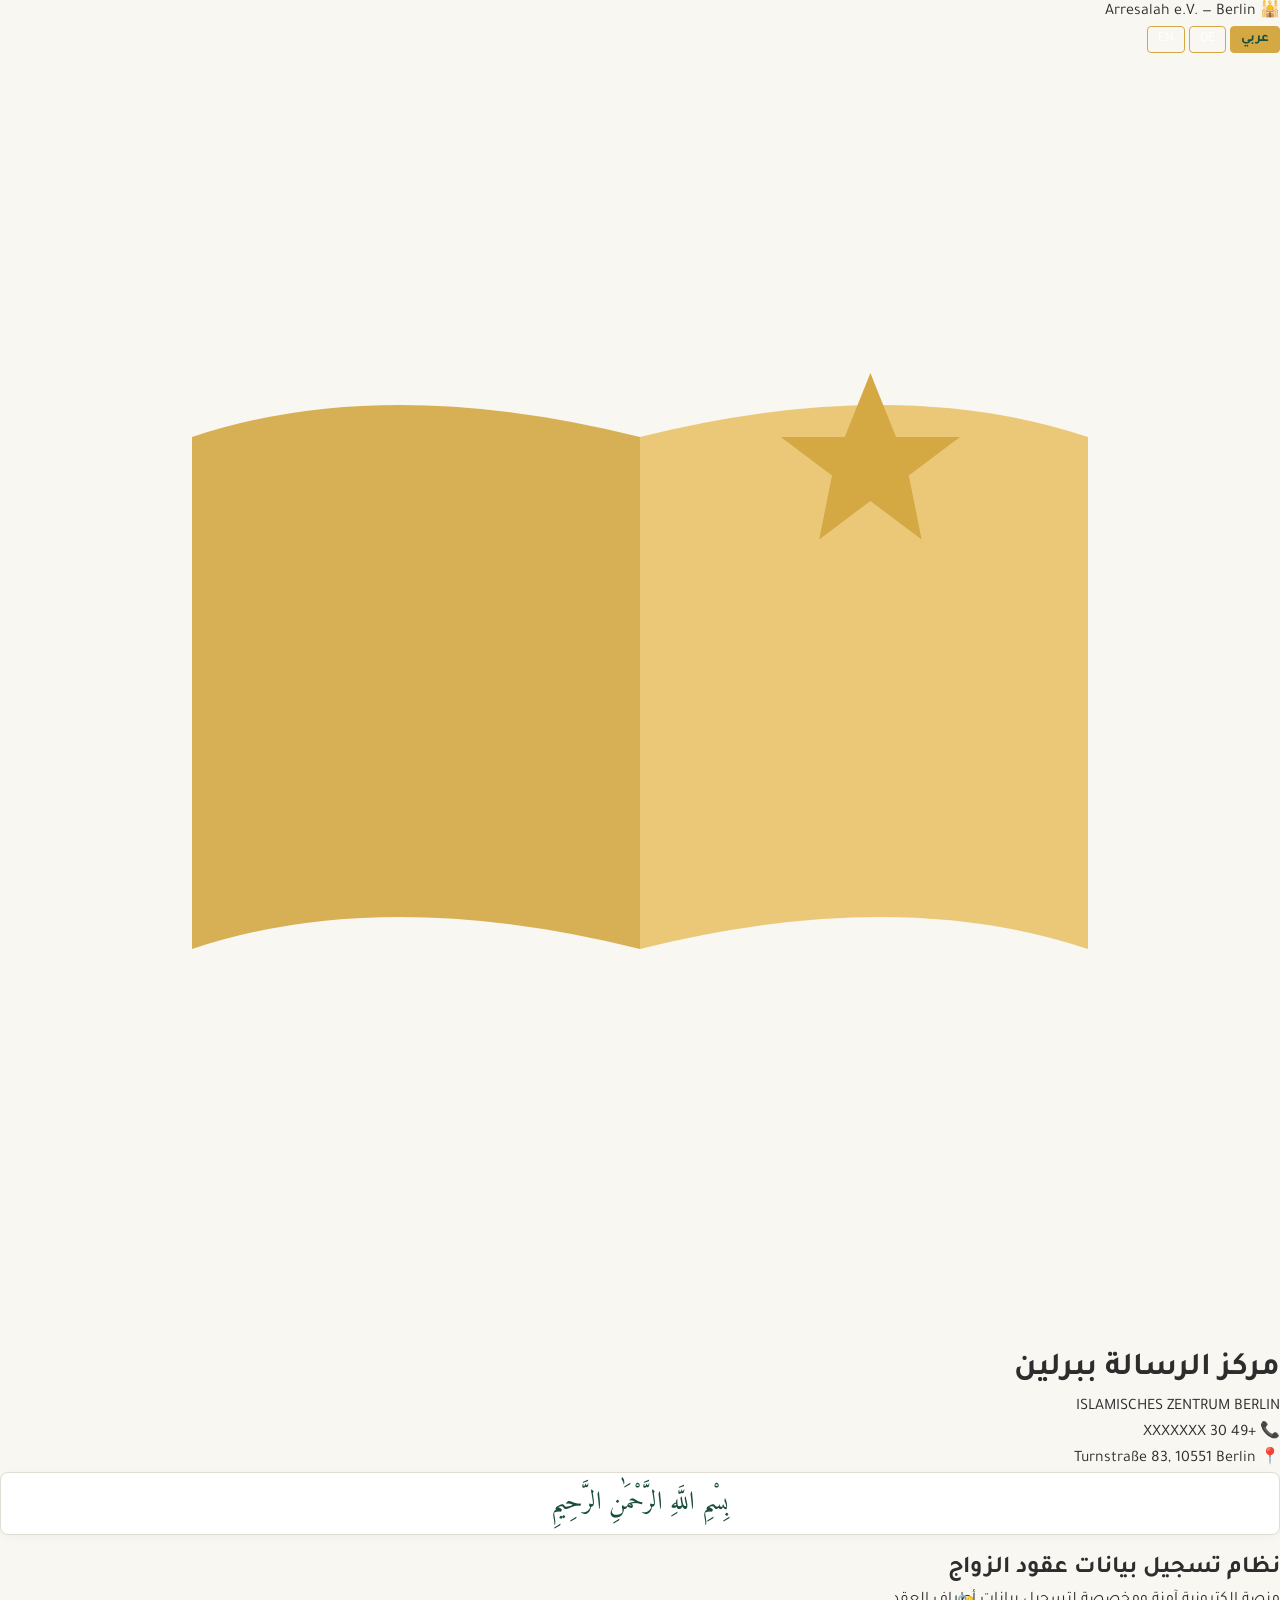
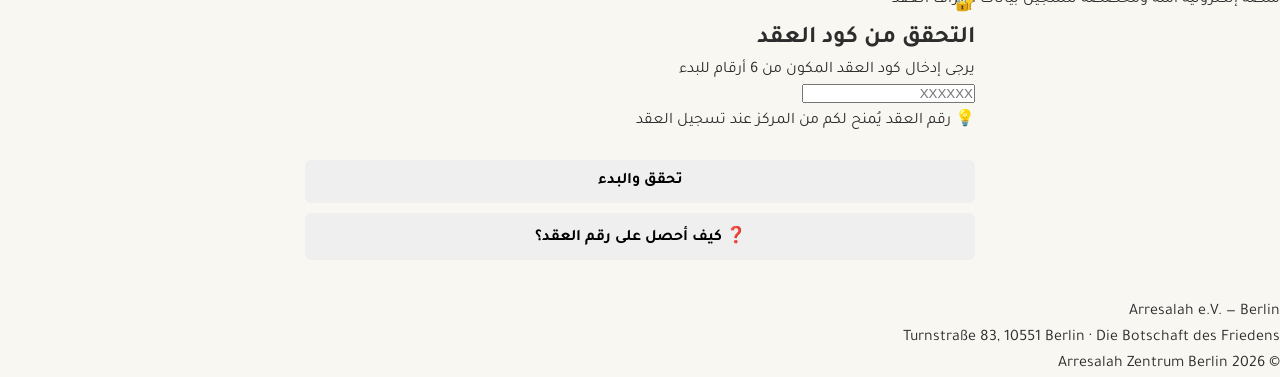
==== public/index.html @ 25a051ef "Update HTML structure and language elements" ====
<!DOCTYPE html>
<html lang="ar" dir="rtl">
<head>
  <meta charset="UTF-8">
  <meta name="viewport" content="width=device-width, initial-scale=1.0">
  <title>Arresalah Zentrum Berlin - نظام تسجيل العقد</title>
  <link rel="preconnect" href="https://fonts.googleapis.com">
  <link rel="preconnect" href="https://fonts.gstatic.com" crossorigin>
  <link href="https://fonts.googleapis.com/css2?family=Tajawal:wght@400;500;700;900&family=Amiri:wght@700&display=swap" rel="stylesheet">
  <link rel="stylesheet" href="./css/style.css">
</head>
<body>

<!-- الشريط العلوي -->
<div class="topbar">
  <div>🕌 Arresalah e.V. — Berlin</div>
  <div class="lang-switcher">
    <button class="lang-btn active" data-lang="ar" onclick="setLanguage('ar')">عربي</button>
    <button class="lang-btn" data-lang="de" onclick="setLanguage('de')">DE</button>
    <button class="lang-btn" data-lang="en" onclick="setLanguage('en')">EN</button>
  </div>
</div>

<!-- الهيدر -->
<header>
  <div class="brand">
    <div class="brand-logo">
      <svg viewBox="0 0 100 100" xmlns="http://www.w3.org/2000/svg">
        <path d="M 50 30 Q 30 25 15 30 L 15 70 Q 30 65 50 70 Z" fill="#d4a944" opacity="0.9"/>
        <path d="M 50 30 Q 70 25 85 30 L 85 70 Q 70 65 50 70 Z" fill="#e9c46a" opacity="0.9"/>
        <path d="M 55 20 A 12 12 0 1 0 55 44 A 9 9 0 1 1 55 20 Z" fill="#d4a944"/>
        <path d="M 68 25 L 70 30 L 75 30 L 71 33 L 72 38 L 68 35 L 64 38 L 65 33 L 61 30 L 66 30 Z" fill="#d4a944"/>
      </svg>
    </div>
    <div class="brand-text">
      <h1 data-i18n="brandName">Arresalah Zentrum</h1>
      <p data-i18n="brandSub">ISLAMISCHES ZENTRUM BERLIN</p>
    </div>
  </div>
  <div class="header-info">
    <strong>📞</strong> +49 30 XXXXXXX<br>
    <strong>📍</strong> Turnstraße 83, 10551 Berlin
  </div>
</header>

<!-- الهيرو -->
<section class="hero">
  <div class="hero-content">
    <div class="bismillah" data-i18n="bismillah">بِسْمِ اللَّهِ الرَّحْمَٰنِ الرَّحِيمِ</div>
    <h2 data-i18n="heroTitle">نظام تسجيل بيانات عقد الزواج</h2>
    <p data-i18n="heroSub">منصة إلكترونية لتسجيل بيانات أطراف العقد بسهولة ودقة</p>
    <div class="ornament"></div>
  </div>
</section>

<!-- البطاقة الرئيسية -->
<div class="container">

  <!-- شاشة التحقق -->
  <div id="verifyScreen">
    <div class="icon-circle">🔐</div>
    <h2 data-i18n="verifyTitle">التحقق من رقم العقد</h2>
    <p class="subtitle" data-i18n="verifySub">أدخل رقم العقد للبدء في تعبئة بيانات الأطراف</p>

    <input type="text" id="contractCodeInput" placeholder="XXXXXX" maxlength="6"
           inputmode="text" autocomplete="off" autocapitalize="characters"
           spellcheck="false">

    <p class="helper-text">
      💡 <span data-i18n="helperText">رقم العقد يُمنح لكم من المركز عند تسجيل العقد</span>
    </p>

    <br>
    <button class="btn gold" id="verifyBtn" data-i18n="verifyBtn">متابعة ←</button>
    <br>
    <button class="btn help" id="helpBtn" style="margin-top:10px;">
      ❓ <span data-i18n="helpBtn">كيف أحصل على رقم العقد؟</span>
    </button>
  </div>

  <!-- شاشة اختيار الأطراف -->
  <div id="roleScreen" class="hidden">
    <div class="progress-section">
      <div class="progress-circle" id="progressCircleRole">
        <span id="progressTextRole">0%</span>
      </div>
      <div class="progress-text">
        <h4 data-i18n="progressTitle">اكتمال بيانات العقد</h4>
        <p id="progressSubtextRole">0 / 5</p>
      </div>
    </div>

    <h2 class="screen-title" data-i18n="chooseRole">اختر الطرف لتعبئة بياناته</h2>
    <p class="screen-subtitle" data-i18n="chooseRoleSub">اضغط على أي طرف لبدء التعبئة</p>

    <div class="party-tabs" id="rolePicker"></div>

    <div id="sendArea" class="hidden send-area">
      <p class="send-msg">
        ✅ <span data-i18n="allComplete">اكتملت بيانات جميع الأطراف</span>
      </p>
      <button class="btn gold send-btn" id="submitAllBtn">
        📨 <span data-i18n="sendContract">إرسال العقد إلى المركز</span>
      </button>
    </div>
  </div>

  <!-- شاشة الإدخال -->
  <div id="inputScreen" class="hidden">
    <div id="partyFormWrap"></div>
  </div>

</div>

<!-- Footer -->
<footer>
  <div class="footer-title">Arresalah e.V. — Berlin</div>
  <div>Turnstraße 83, 10551 Berlin · <span class="footer-gold">Die Botschaft des Friedens</span></div>
  <div class="footer-copy">© 2026 Arresalah Zentrum Berlin</div>
</footer>

<!-- Help Modal -->
<div id="helpModal" class="modal-overlay hidden">
  <div class="modal">
    <h3>❓ <span data-i18n="helpTitle">كيف أحصل على رقم العقد؟</span></h3>
    <div class="help-list">
      <div class="contact-line">📞 <span data-i18n="helpPhone">اتصل بالمركز: +49 30 XXXXXXX</span></div>
      <div class="contact-line">💬 <span data-i18n="helpWhats">أو راسلنا عبر واتساب</span></div>
      <div class="contact-line">✉️ <span data-i18n="helpEmail">أو راسلنا على البريد الإلكتروني</span></div>
      <div class="help-note">
        <span data-i18n="helpNote">رقم العقد مكوّن من 6 أحرف/أرقام إنجليزية، مثال: A7K9P2</span>
      </div>
    </div>
    <button class="btn gray" onclick="closeHelpModal()" data-i18n="close">إغلاق</button>
  </div>
</div>

<!-- Toast container -->
<div id="toastContainer"></div>

<script src="./js/i18n.js"></script>
<script src="./js/app.js"></script>
</body>
</html>
---- public/css/style.css ----
@import url('https://fonts.googleapis.com/css2?family=Tajawal:wght@400;500;700;900&family=Amiri:wght@700&display=swap');

:root {
  --green-dark: #1a4d3a;
  --green-mid: #2d6a4f;
  --green-light: #40916c;
  --gold: #d4a944;
  --gold-light: #e9c46a;
  --red: #a8332a;
  --cream: #f8f7f2;
  --text-dark: #2d2d2d;
  --text-gray: #6b6b6b;
  --border: #e0ddd5;
  --white: #ffffff;
}

* { box-sizing: border-box; margin: 0; padding: 0; }

body {
  font-family: 'Tajawal', sans-serif;
  background: var(--cream);
  min-height: 100vh;
  color: var(--text-dark);
  line-height: 1.6;
}

.lang-bar {
  background: var(--green-dark);
  color: var(--white);
  padding: 8px 15px;
  border-bottom: 1px solid rgba(212, 169, 68, 0.3);
}

.lang-container {
  max-width: 800px;
  margin: 0 auto;
  display: flex;
  justify-content: space-between;
  align-items: center;
}

.lang-buttons { display: flex; gap: 8px; }

.lang-btn {
  background: transparent;
  border: 1px solid var(--gold);
  color: var(--white);
  padding: 4px 10px;
  border-radius: 4px;
  cursor: pointer;
  font-family: inherit;
  font-size: 0.85rem;
  transition: all 0.2s ease;
}

.lang-btn.active, .lang-btn:hover {
  background: var(--gold);
  color: var(--green-dark);
  font-weight: bold;
}

.main-header {
  text-align: center;
  padding: 30px 15px 20px;
  background: linear-gradient(180deg, var(--green-dark) 0%, var(--green-mid) 100%);
  color: var(--white);
  box-shadow: 0 4px 12px rgba(0,0,0,0.1);
}

.brand-title {
  font-family: 'Amiri', serif;
  font-size: 2.2rem;
  color: var(--gold-light);
  margin-bottom: 5px;
}

.brand-sub {
  font-size: 0.9rem;
  letter-spacing: 2px;
  opacity: 0.9;
}

.container {
  max-width: 700px;
  margin: -20px auto 40px;
  padding: 0 15px;
}

.bismillah {
  font-family: 'Amiri', serif;
  text-align: center;
  font-size: 1.6rem;
  color: var(--green-dark);
  margin-bottom: 15px;
  background: var(--white);
  padding: 10px;
  border-radius: 8px;
  border: 1px solid var(--border);
  box-shadow: 0 2px 8px rgba(0,0,0,0.04);
}

.card {
  background: var(--white);
  padding: 25px;
  border-radius: 12px;
  border: 1px solid var(--border);
  box-shadow: 0 4px 15px rgba(0,0,0,0.05);
  margin-bottom: 20px;
}

.hero-card {
  text-align: center;
  border-top: 4px solid var(--gold);
}

.hero-card h1 {
  color: var(--green-dark);
  font-size: 1.5rem;
  margin-bottom: 8px;
}

.hidden { display: none !important; }

.form-group { margin-bottom: 18px; }

.form-group label {
  display: block;
  margin-bottom: 6px;
  font-weight: 500;
  color: var(--text-dark);
}

.form-group input {
  width: 100%;
  padding: 12px;
  border: 1px solid var(--border);
  border-radius: 6px;
  font-family: inherit;
  font-size: 1rem;
  transition: border-color 0.2s;
}

.form-group input:focus {
  outline: none;
  border-color: var(--green-mid);
}

.btn {
  width: 100%;
  padding: 12px 20px;
  border: none;
  border-radius: 6px;
  font-family: inherit;
  font-size: 1rem;
  font-weight: bold;
  cursor: pointer;
  transition: background 0.2s;
}

.btn-primary {
  background: var(--green-mid);
  color: var(--white);
}

.btn-primary:hover { background: var(--green-dark); }

.btn-secondary {
  background: var(--cream);
  color: var(--green-dark);
  border: 1px solid var(--border);
  margin-bottom: 10px;
  text-align: right;
  padding: 15px;
}

.btn-secondary:hover {
  border-color: var(--green-mid);
  background: #f0eee6;
}

.btn-back {
  background: transparent;
  border: none;
  color: var(--green-mid);
  cursor: pointer;
  font-family: inherit;
  font-weight: bold;
  margin-bottom: 15px;
  padding: 0;
}

.alert {
  margin-top: 15px;
  padding: 10px 15px;
  border-radius: 6px;
  font-size: 0.9rem;
  display: none;
}

.alert-error {
  display: block;
  background: #fde8e8;
  color: var(--red);
  border: 1px solid #f8b4b4;
}

.alert-success {
  display: block;
  background: #eef7f2;
  color: var(--green-dark);
  border: 1px solid #b7e4c7;
}
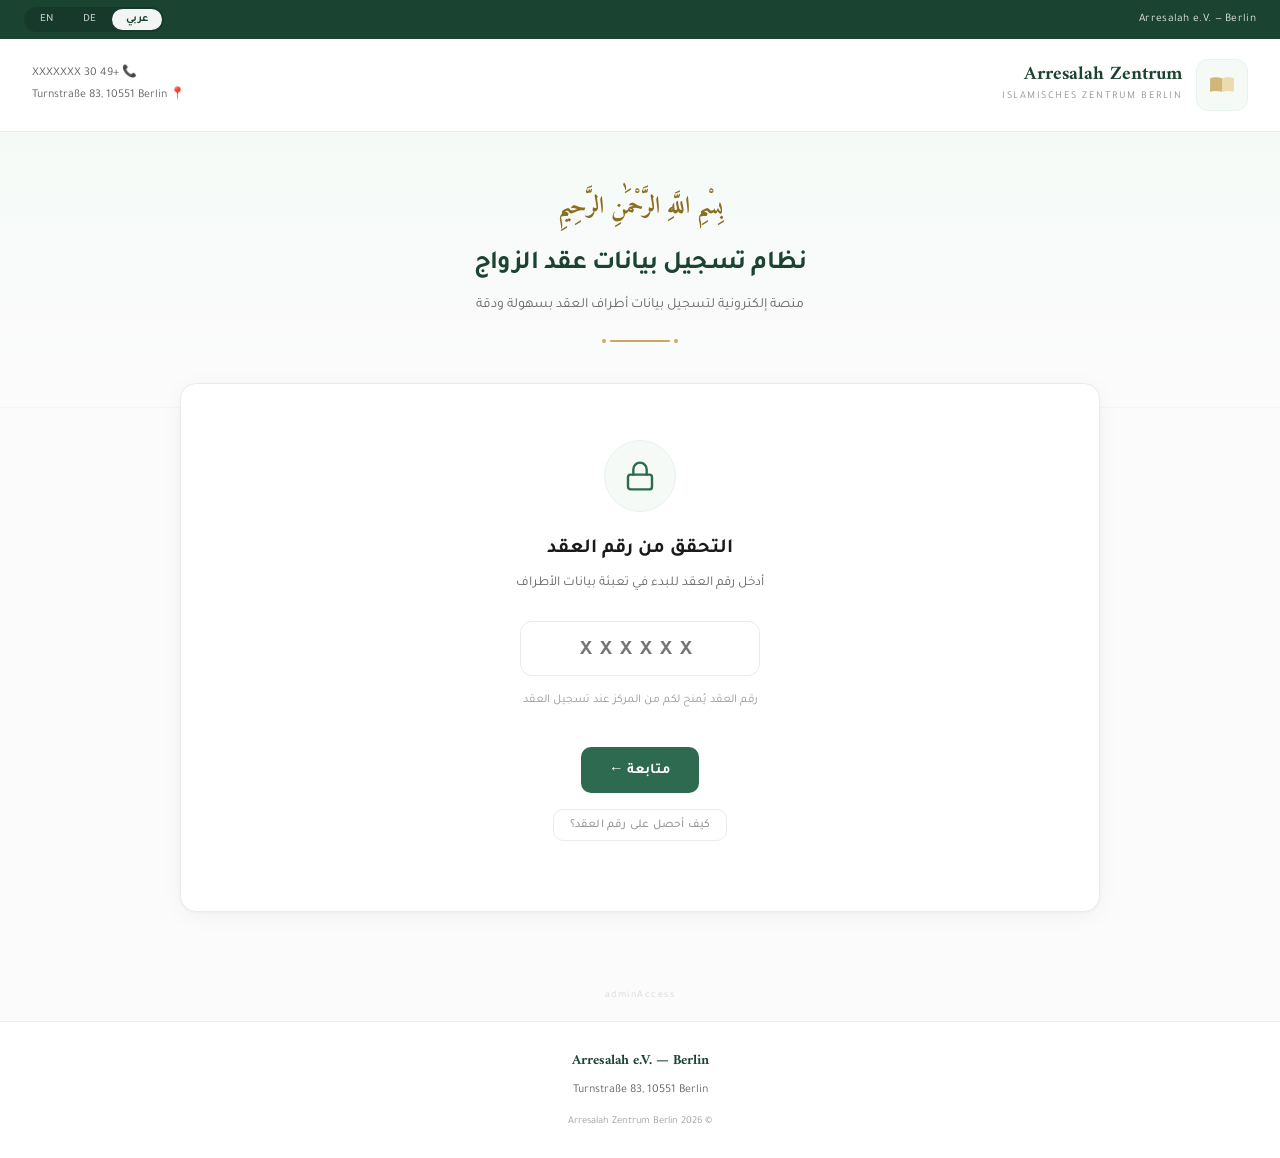
==== commit 657109ec: "Refactor HTML structure and improve accessibility" ====
--- a/public/index.html
+++ b/public/index.html
@@ -1,19 +1,18 @@
 <!DOCTYPE html>
 <html lang="ar" dir="rtl">
 <head>
-  <meta charset="UTF-8">
-  <meta name="viewport" content="width=device-width, initial-scale=1.0">
-  <title>Arresalah Zentrum Berlin - نظام تسجيل العقد</title>
-  <link rel="preconnect" href="https://fonts.googleapis.com">
-  <link rel="preconnect" href="https://fonts.gstatic.com" crossorigin>
-  <link href="https://fonts.googleapis.com/css2?family=Tajawal:wght@400;500;700;900&family=Amiri:wght@700&display=swap" rel="stylesheet">
-  <link rel="stylesheet" href="./css/style.css">
+<meta charset="UTF-8">
+<meta name="viewport" content="width=device-width, initial-scale=1.0">
+<title>Arresalah Zentrum Berlin - نظام تسجيل العقد</title>
+<link rel="preconnect" href="https://fonts.googleapis.com">
+<link rel="preconnect" href="https://fonts.gstatic.com" crossorigin>
+<link href="https://fonts.googleapis.com/css2?family=Tajawal:wght@400;500;700;900&family=Amiri:wght@700&display=swap" rel="stylesheet">
+<link rel="stylesheet" href="./css/style.css">
 </head>
 <body>
 
-<!-- الشريط العلوي -->
 <div class="topbar">
-  <div>🕌 Arresalah e.V. — Berlin</div>
+  <div>Arresalah e.V. — Berlin</div>
   <div class="lang-switcher">
     <button class="lang-btn active" data-lang="ar" onclick="setLanguage('ar')">عربي</button>
     <button class="lang-btn" data-lang="de" onclick="setLanguage('de')">DE</button>
@@ -21,44 +20,45 @@
   </div>
 </div>
 
-<!-- الهيدر -->
-<header>
+<header class="site-header">
   <div class="brand">
     <div class="brand-logo">
       <svg viewBox="0 0 100 100" xmlns="http://www.w3.org/2000/svg">
-        <path d="M 50 30 Q 30 25 15 30 L 15 70 Q 30 65 50 70 Z" fill="#d4a944" opacity="0.9"/>
-        <path d="M 50 30 Q 70 25 85 30 L 85 70 Q 70 65 50 70 Z" fill="#e9c46a" opacity="0.9"/>
-        <path d="M 55 20 A 12 12 0 1 0 55 44 A 9 9 0 1 1 55 20 Z" fill="#d4a944"/>
-        <path d="M 68 25 L 70 30 L 75 30 L 71 33 L 72 38 L 68 35 L 64 38 L 65 33 L 61 30 L 66 30 Z" fill="#d4a944"/>
+        <path d="M 50 30 Q 30 25 15 30 L 15 70 Q 30 65 50 70 Z" fill="#c9a961" opacity="0.85"/>
+        <path d="M 50 30 Q 70 25 85 30 L 85 70 Q 70 65 50 70 Z" fill="#e9d5a1" opacity="0.85"/>
+        <path d="M 55 20 A 12 12 0 1 0 55 44 A 9 9 0 1 1 55 20 Z" fill="#2d6a4f"/>
       </svg>
     </div>
     <div class="brand-text">
       <h1 data-i18n="brandName">Arresalah Zentrum</h1>
-      <p data-i18n="brandSub">ISLAMISCHES ZENTRUM BERLIN</p>
+      <p data-i18n="brandSub">Islamisches Zentrum Berlin</p>
     </div>
   </div>
-  <div class="header-info">
+  <div class="header-contact">
     <strong>📞</strong> +49 30 XXXXXXX<br>
     <strong>📍</strong> Turnstraße 83, 10551 Berlin
   </div>
 </header>
 
-<!-- الهيرو -->
 <section class="hero">
   <div class="hero-content">
     <div class="bismillah" data-i18n="bismillah">بِسْمِ اللَّهِ الرَّحْمَٰنِ الرَّحِيمِ</div>
     <h2 data-i18n="heroTitle">نظام تسجيل بيانات عقد الزواج</h2>
     <p data-i18n="heroSub">منصة إلكترونية لتسجيل بيانات أطراف العقد بسهولة ودقة</p>
-    <div class="ornament"></div>
+    <div class="hero-ornament"></div>
   </div>
 </section>
 
-<!-- البطاقة الرئيسية -->
-<div class="container">
+<main class="container">
 
   <!-- شاشة التحقق -->
-  <div id="verifyScreen">
-    <div class="icon-circle">🔐</div>
+  <section id="verifyScreen">
+    <div class="verify-icon">
+      <svg viewBox="0 0 24 24" fill="none" stroke="currentColor" stroke-width="1.8" stroke-linecap="round" stroke-linejoin="round">
+        <rect x="3" y="11" width="18" height="11" rx="2" ry="2"></rect>
+        <path d="M7 11V7a5 5 0 0 1 10 0v4"></path>
+      </svg>
+    </div>
     <h2 data-i18n="verifyTitle">التحقق من رقم العقد</h2>
     <p class="subtitle" data-i18n="verifySub">أدخل رقم العقد للبدء في تعبئة بيانات الأطراف</p>
 
@@ -67,19 +67,19 @@
            spellcheck="false">
 
     <p class="helper-text">
-      💡 <span data-i18n="helperText">رقم العقد يُمنح لكم من المركز عند تسجيل العقد</span>
+      <span data-i18n="helperText">رقم العقد يُمنح لكم من المركز عند تسجيل العقد</span>
     </p>
 
     <br>
-    <button class="btn gold" id="verifyBtn" data-i18n="verifyBtn">متابعة ←</button>
+    <button class="btn btn-primary" id="verifyBtn" data-i18n="verifyBtn">متابعة</button>
     <br>
-    <button class="btn help" id="helpBtn" style="margin-top:10px;">
-      ❓ <span data-i18n="helpBtn">كيف أحصل على رقم العقد؟</span>
+    <button class="btn btn-help" id="helpBtn">
+      <span data-i18n="helpBtn">كيف أحصل على رقم العقد؟</span>
     </button>
-  </div>
+  </section>
 
   <!-- شاشة اختيار الأطراف -->
-  <div id="roleScreen" class="hidden">
+  <section id="roleScreen" class="hidden">
     <div class="progress-section">
       <div class="progress-circle" id="progressCircleRole">
         <span id="progressTextRole">0%</span>
@@ -96,33 +96,45 @@
     <div class="party-tabs" id="rolePicker"></div>
 
     <div id="sendArea" class="hidden send-area">
-      <p class="send-msg">
-        ✅ <span data-i18n="allComplete">اكتملت بيانات جميع الأطراف</span>
-      </p>
-      <button class="btn gold send-btn" id="submitAllBtn">
-        📨 <span data-i18n="sendContract">إرسال العقد إلى المركز</span>
+      <!-- تاريخ العقد -->
+      <div class="contract-date-block">
+        <h4 data-i18n="contractDateTitle">تاريخ العقد</h4>
+        <div class="date-selects">
+          <select id="contractDay"></select>
+          <select id="contractMonth"></select>
+          <select id="contractYear"></select>
+        </div>
+      </div>
+
+      <p class="send-msg" data-i18n="allComplete">✓ اكتملت بيانات جميع الأطراف</p>
+      <button class="btn btn-gold send-btn" id="submitAllBtn">
+        <span data-i18n="sendContract">إرسال العقد إلى المركز</span>
       </button>
     </div>
-  </div>
+  </section>
 
   <!-- شاشة الإدخال -->
-  <div id="inputScreen" class="hidden">
+  <section id="inputScreen" class="hidden">
     <div id="partyFormWrap"></div>
-  </div>
+  </section>
 
+</main>
+
+<!-- رابط دخول الإدارة - شبه مخفي -->
+<div class="admin-access">
+  <a href="./admin.html" class="admin-access-link" data-i18n="adminAccess">دخول الإدارة</a>
 </div>
 
-<!-- Footer -->
 <footer>
   <div class="footer-title">Arresalah e.V. — Berlin</div>
-  <div>Turnstraße 83, 10551 Berlin · <span class="footer-gold">Die Botschaft des Friedens</span></div>
+  <div>Turnstraße 83, 10551 Berlin</div>
   <div class="footer-copy">© 2026 Arresalah Zentrum Berlin</div>
 </footer>
 
 <!-- Help Modal -->
 <div id="helpModal" class="modal-overlay hidden">
   <div class="modal">
-    <h3>❓ <span data-i18n="helpTitle">كيف أحصل على رقم العقد؟</span></h3>
+    <h3 data-i18n="helpTitle">كيف أحصل على رقم العقد؟</h3>
     <div class="help-list">
       <div class="contact-line">📞 <span data-i18n="helpPhone">اتصل بالمركز: +49 30 XXXXXXX</span></div>
       <div class="contact-line">💬 <span data-i18n="helpWhats">أو راسلنا عبر واتساب</span></div>
@@ -131,11 +143,10 @@
         <span data-i18n="helpNote">رقم العقد مكوّن من 6 أحرف/أرقام إنجليزية، مثال: A7K9P2</span>
       </div>
     </div>
-    <button class="btn gray" onclick="closeHelpModal()" data-i18n="close">إغلاق</button>
+    <button class="btn btn-gray" onclick="closeHelpModal()" data-i18n="close">إغلاق</button>
   </div>
 </div>
 
-<!-- Toast container -->
 <div id="toastContainer"></div>
 
 <script src="./js/i18n.js"></script>
--- a/public/css/style.css
+++ b/public/css/style.css
@@ -1,214 +1,1105 @@
-@import url('https://fonts.googleapis.com/css2?family=Tajawal:wght@400;500;700;900&family=Amiri:wght@700&display=swap');
+/* ============================================================
+   Marriage Contract System V2 - Modern Design
+   Arresalah Zentrum Berlin
+============================================================ */
 
 :root {
-  --green-dark: #1a4d3a;
-  --green-mid: #2d6a4f;
-  --green-light: #40916c;
-  --gold: #d4a944;
-  --gold-light: #e9c46a;
-  --red: #a8332a;
-  --cream: #f8f7f2;
-  --text-dark: #2d2d2d;
-  --text-gray: #6b6b6b;
-  --border: #e0ddd5;
+  /* Greens - lighter and softer */
+  --green: #2d6a4f;
+  --green-dark: #1b4332;
+  --green-mid: #40916c;
+  --green-light: #74c69d;
+  --green-pale: #e8f3ed;
+  --green-ultra: #f5faf7;
+  
+  /* Gold - softer */
+  --gold: #c9a961;
+  --gold-dark: #8b6f1e;
+  --gold-light: #e9d5a1;
+  --gold-pale: #fdf9ef;
+  
+  /* Neutrals */
+  --text: #1a1a1a;
+  --text-mid: #666;
+  --text-light: #999;
+  --border: #ebebeb;
+  --border-light: #f5f5f5;
+  --bg: #fbfbfb;
   --white: #ffffff;
+  
+  /* Status */
+  --red: #c0392b;
+  --red-pale: #fdf2f0;
 }
 
 * { box-sizing: border-box; margin: 0; padding: 0; }
 
 body {
   font-family: 'Tajawal', sans-serif;
-  background: var(--cream);
+  background: var(--bg);
+  color: var(--text);
+  line-height: 1.7;
   min-height: 100vh;
-  color: var(--text-dark);
-  line-height: 1.6;
-}
-
-.lang-bar {
+  -webkit-font-smoothing: antialiased;
+}
+
+/* ============================================================
+   الشريط العلوي
+============================================================ */
+.topbar {
   background: var(--green-dark);
-  color: var(--white);
-  padding: 8px 15px;
-  border-bottom: 1px solid rgba(212, 169, 68, 0.3);
-}
-
-.lang-container {
-  max-width: 800px;
-  margin: 0 auto;
+  color: rgba(255,255,255,0.85);
+  padding: 7px 24px;
+  font-size: 11.5px;
   display: flex;
   justify-content: space-between;
   align-items: center;
-}
-
-.lang-buttons { display: flex; gap: 8px; }
+  flex-wrap: wrap;
+  gap: 10px;
+  letter-spacing: 0.3px;
+}
+
+.lang-switcher {
+  display: flex;
+  gap: 2px;
+  background: rgba(0,0,0,0.15);
+  padding: 2px;
+  border-radius: 20px;
+}
 
 .lang-btn {
   background: transparent;
-  border: 1px solid var(--gold);
-  color: var(--white);
-  padding: 4px 10px;
-  border-radius: 4px;
+  color: rgba(255,255,255,0.7);
+  border: none;
+  padding: 4px 14px;
+  border-radius: 16px;
   cursor: pointer;
+  font-size: 11px;
+  font-weight: 500;
   font-family: inherit;
-  font-size: 0.85rem;
-  transition: all 0.2s ease;
-}
-
-.lang-btn.active, .lang-btn:hover {
-  background: var(--gold);
-  color: var(--green-dark);
-  font-weight: bold;
-}
-
-.main-header {
-  text-align: center;
-  padding: 30px 15px 20px;
-  background: linear-gradient(180deg, var(--green-dark) 0%, var(--green-mid) 100%);
-  color: var(--white);
-  box-shadow: 0 4px 12px rgba(0,0,0,0.1);
-}
-
-.brand-title {
+  transition: all 0.2s;
+}
+
+.lang-btn:hover { color: #fff; }
+.lang-btn.active {
+  background: rgba(255,255,255,0.95);
+  color: var(--green-dark);
+  font-weight: 700;
+}
+
+/* ============================================================
+   الهيدر
+============================================================ */
+.site-header {
+  background: var(--white);
+  border-bottom: 1px solid var(--border);
+  padding: 20px 32px;
+  display: flex;
+  justify-content: space-between;
+  align-items: center;
+  flex-wrap: wrap;
+  gap: 16px;
+}
+
+.brand {
+  display: flex;
+  align-items: center;
+  gap: 14px;
+}
+
+.brand-logo {
+  width: 52px;
+  height: 52px;
+  border-radius: 12px;
+  background: var(--green-ultra);
+  display: flex;
+  align-items: center;
+  justify-content: center;
+  border: 1px solid var(--green-pale);
+}
+
+.brand-logo svg {
+  width: 34px;
+  height: 34px;
+}
+
+.brand-text h1 {
   font-family: 'Amiri', serif;
-  font-size: 2.2rem;
-  color: var(--gold-light);
-  margin-bottom: 5px;
-}
-
-.brand-sub {
-  font-size: 0.9rem;
-  letter-spacing: 2px;
-  opacity: 0.9;
-}
-
-.container {
-  max-width: 700px;
-  margin: -20px auto 40px;
-  padding: 0 15px;
+  font-size: 19px;
+  color: var(--green-dark);
+  font-weight: 700;
+  line-height: 1.2;
+}
+
+.brand-text p {
+  font-size: 10.5px;
+  color: var(--text-light);
+  letter-spacing: 1.5px;
+  text-transform: uppercase;
+  margin-top: 2px;
+}
+
+.header-contact {
+  font-size: 12px;
+  color: var(--text-mid);
+  text-align: left;
+  line-height: 1.8;
+}
+
+.header-contact strong {
+  color: var(--text);
+  font-weight: 600;
+}
+
+/* ============================================================
+   الهيرو
+============================================================ */
+.hero {
+  background: linear-gradient(180deg, var(--green-ultra) 0%, var(--bg) 100%);
+  text-align: center;
+  padding: 55px 20px 65px;
+  position: relative;
+  border-bottom: 1px solid var(--border-light);
+}
+
+.hero-content {
+  max-width: 620px;
+  margin: 0 auto;
 }
 
 .bismillah {
   font-family: 'Amiri', serif;
-  text-align: center;
-  font-size: 1.6rem;
-  color: var(--green-dark);
-  margin-bottom: 15px;
+  font-size: 24px;
+  color: var(--gold-dark);
+  margin-bottom: 14px;
+  font-weight: 700;
+}
+
+.hero h2 {
+  font-size: 26px;
+  color: var(--green-dark);
+  font-weight: 700;
+  letter-spacing: -0.5px;
+  margin-bottom: 8px;
+}
+
+.hero p {
+  font-size: 14px;
+  color: var(--text-mid);
+  max-width: 480px;
+  margin: 0 auto;
+}
+
+.hero-ornament {
+  width: 60px;
+  height: 2px;
+  background: var(--gold);
+  margin: 22px auto 0;
+  border-radius: 2px;
+  position: relative;
+}
+
+.hero-ornament::before,
+.hero-ornament::after {
+  content: '';
+  position: absolute;
+  top: 50%;
+  transform: translateY(-50%);
+  width: 4px;
+  height: 4px;
+  background: var(--gold);
+  border-radius: 50%;
+}
+
+.hero-ornament::before { left: -8px; }
+.hero-ornament::after { right: -8px; }
+
+/* ============================================================
+   البطاقة الرئيسية
+============================================================ */
+.container {
+  max-width: 920px;
+  margin: -25px auto 40px;
   background: var(--white);
-  padding: 10px;
+  border-radius: 16px;
+  padding: 36px;
+  box-shadow: 0 4px 24px rgba(0,0,0,0.04), 0 1px 3px rgba(0,0,0,0.03);
+  border: 1px solid var(--border);
+  position: relative;
+  z-index: 2;
+}
+
+/* ============================================================
+   شاشة التحقق
+============================================================ */
+#verifyScreen {
+  text-align: center;
+  padding: 20px 10px 30px;
+}
+
+.verify-icon {
+  width: 72px;
+  height: 72px;
+  border-radius: 50%;
+  background: var(--green-ultra);
+  color: var(--green);
+  display: inline-flex;
+  align-items: center;
+  justify-content: center;
+  margin-bottom: 20px;
+  border: 1px solid var(--green-pale);
+}
+
+.verify-icon svg {
+  width: 32px;
+  height: 32px;
+}
+
+#verifyScreen h2 {
+  color: var(--text);
+  font-size: 20px;
+  font-weight: 700;
+  margin-bottom: 6px;
+}
+
+#verifyScreen .subtitle {
+  color: var(--text-mid);
+  font-size: 13.5px;
+  margin-bottom: 26px;
+}
+
+#contractCodeInput {
+  width: 240px;
+  padding: 15px 20px;
+  font-size: 20px;
+  text-align: center;
+  letter-spacing: 8px;
+  border: 1.5px solid var(--border);
+  border-radius: 12px;
+  outline: none;
+  text-transform: uppercase;
+  font-weight: 700;
+  color: var(--green-dark);
+  transition: all 0.2s;
+  background: var(--white);
+  font-family: 'Courier New', monospace;
+}
+
+#contractCodeInput:focus {
+  border-color: var(--green-mid);
+  box-shadow: 0 0 0 4px var(--green-pale);
+}
+
+.helper-text {
+  font-size: 12px;
+  color: var(--text-light);
+  margin: 14px 0 6px;
+  display: flex;
+  align-items: center;
+  justify-content: center;
+  gap: 6px;
+}
+
+/* ============================================================
+   الأزرار
+============================================================ */
+.btn {
+  display: inline-flex;
+  align-items: center;
+  justify-content: center;
+  gap: 6px;
+  padding: 13px 28px;
+  border-radius: 10px;
+  border: none;
+  font-family: inherit;
+  font-size: 14.5px;
+  font-weight: 700;
+  cursor: pointer;
+  transition: all 0.2s;
+  letter-spacing: 0.2px;
+  margin: 4px;
+}
+
+.btn-primary {
+  background: var(--green);
+  color: #fff;
+}
+
+.btn-primary:hover {
+  background: var(--green-dark);
+  transform: translateY(-1px);
+  box-shadow: 0 6px 16px rgba(45,106,79,0.25);
+}
+
+.btn-primary:disabled {
+  background: #ccc;
+  cursor: not-allowed;
+  transform: none;
+  box-shadow: none;
+}
+
+.btn-gold {
+  background: var(--gold);
+  color: var(--green-dark);
+}
+
+.btn-gold:hover {
+  background: var(--gold-light);
+  transform: translateY(-1px);
+  box-shadow: 0 6px 16px rgba(201,169,97,0.3);
+}
+
+.btn-gold:disabled {
+  background: #ccc;
+  color: #888;
+  cursor: not-allowed;
+  transform: none;
+  box-shadow: none;
+}
+
+.btn-gray {
+  background: var(--border-light);
+  color: var(--text-mid);
+}
+
+.btn-gray:hover { background: var(--border); }
+
+.btn-help {
+  background: transparent;
+  color: var(--text-light);
+  border: 1px solid var(--border);
+  font-size: 12px;
+  padding: 8px 16px;
+  font-weight: 500;
+  margin-top: 12px;
+}
+
+.btn-help:hover {
+  color: var(--green);
+  border-color: var(--green-light);
+  background: var(--green-ultra);
+}
+
+.btn-small {
+  padding: 8px 16px;
+  font-size: 12.5px;
+}
+
+/* ============================================================
+   تبويبات الأطراف
+============================================================ */
+.party-tabs {
+  display: grid;
+  grid-template-columns: repeat(5, 1fr);
+  gap: 10px;
+  margin-bottom: 24px;
+}
+
+.party-tab {
+  padding: 14px 8px;
+  border: 1.5px solid var(--border);
+  border-radius: 12px;
+  background: var(--white);
+  cursor: pointer;
+  font-size: 12.5px;
+  font-weight: 600;
+  color: var(--text-mid);
+  text-align: center;
+  transition: all 0.2s;
+  position: relative;
+  font-family: inherit;
+}
+
+.party-tab .tab-icon {
+  font-size: 20px;
+  display: block;
+  margin-bottom: 4px;
+}
+
+.party-tab:hover {
+  border-color: var(--green-light);
+  color: var(--green);
+  transform: translateY(-2px);
+}
+
+.party-tab.active {
+  background: var(--green-ultra);
+  border-color: var(--green);
+  color: var(--green-dark);
+}
+
+.party-tab.done {
+  background: var(--green-pale);
+  border-color: var(--green-light);
+  color: var(--green-dark);
+}
+
+.party-tab.done::after {
+  content: '✓';
+  position: absolute;
+  top: -6px;
+  left: -6px;
+  background: var(--green);
+  color: #fff;
+  width: 20px;
+  height: 20px;
+  border-radius: 50%;
+  font-size: 11px;
+  display: flex;
+  align-items: center;
+  justify-content: center;
+  font-weight: bold;
+  border: 2px solid var(--white);
+}
+
+.party-tab.active.done::after {
+  background: var(--gold);
+  color: var(--green-dark);
+}
+
+/* ============================================================
+   دائرة التقدم
+============================================================ */
+.progress-section {
+  display: flex;
+  align-items: center;
+  gap: 20px;
+  padding: 18px 22px;
+  background: var(--green-ultra);
+  border-radius: 14px;
+  margin-bottom: 24px;
+  border: 1px solid var(--green-pale);
+}
+
+.progress-circle {
+  width: 72px;
+  height: 72px;
+  border-radius: 50%;
+  background: conic-gradient(var(--green) 0%, var(--green-pale) 0%);
+  display: flex;
+  align-items: center;
+  justify-content: center;
+  position: relative;
+  flex-shrink: 0;
+}
+
+.progress-circle::before {
+  content: '';
+  width: 58px;
+  height: 58px;
+  background: var(--white);
+  border-radius: 50%;
+  position: absolute;
+}
+
+.progress-circle span {
+  position: relative;
+  font-size: 15px;
+  font-weight: 800;
+  color: var(--green-dark);
+}
+
+.progress-text h4 {
+  font-size: 14px;
+  color: var(--green-dark);
+  margin-bottom: 2px;
+  font-weight: 700;
+}
+
+.progress-text p {
+  font-size: 12px;
+  color: var(--text-mid);
+}
+
+/* ============================================================
+   عناوين الشاشات
+============================================================ */
+.screen-title {
+  text-align: center;
+  color: var(--text);
+  margin-bottom: 6px;
+  font-size: 17px;
+  font-weight: 700;
+}
+
+.screen-subtitle {
+  text-align: center;
+  color: var(--text-mid);
+  font-size: 13px;
+  margin-bottom: 22px;
+}
+
+/* ============================================================
+   النموذج
+============================================================ */
+.form-grid {
+  display: grid;
+  grid-template-columns: 1fr 1fr;
+  gap: 16px;
+}
+
+.form-grid .full { grid-column: 1 / -1; }
+
+.field { position: relative; }
+
+.field label {
+  display: block;
+  font-size: 13px;
+  margin-bottom: 7px;
+  color: var(--text);
+  font-weight: 600;
+}
+
+.field label .req {
+  color: var(--red);
+  margin-right: 2px;
+  font-weight: 700;
+}
+
+.field input,
+.field select,
+.field textarea {
+  width: 100%;
+  padding: 11px 14px;
+  border: 1.5px solid var(--border);
+  border-radius: 10px;
+  font-size: 14px;
+  outline: none;
+  transition: all 0.2s;
+  font-family: inherit;
+  background: var(--white);
+  color: var(--text);
+}
+
+.field select {
+  cursor: pointer;
+  appearance: none;
+  background-image: url("data:image/svg+xml;charset=UTF-8,%3csvg xmlns='http://www.w3.org/2000/svg' width='12' height='12' viewBox='0 0 24 24' fill='none' stroke='%23888' stroke-width='2' stroke-linecap='round' stroke-linejoin='round'%3e%3cpolyline points='6 9 12 15 18 9'/%3e%3c/svg%3e");
+  background-repeat: no-repeat;
+  background-position: left 12px center;
+  padding-left: 34px;
+}
+
+[dir="rtl"] .field select {
+  background-position: left 12px center;
+}
+
+.field input:focus,
+.field select:focus,
+.field textarea:focus {
+  border-color: var(--green-mid);
+  box-shadow: 0 0 0 3px var(--green-pale);
+  background: var(--white);
+}
+
+.field input.error,
+.field select.error,
+.field textarea.error {
+  border-color: var(--red);
+  background: var(--red-pale);
+  box-shadow: 0 0 0 3px rgba(192,57,43,0.1);
+}
+
+.field input.error:focus,
+.field select.error:focus,
+.field textarea.error:focus {
+  box-shadow: 0 0 0 3px rgba(192,57,43,0.15);
+}
+
+.field textarea {
+  resize: vertical;
+  min-height: 76px;
+}
+
+/* ============ قوائم التاريخ ============ */
+.date-selects {
+  display: grid;
+  grid-template-columns: 1fr 1.5fr 1.2fr;
+  gap: 8px;
+}
+
+.date-selects select {
+  text-align: center;
+  padding: 11px 8px;
+  font-weight: 600;
+  cursor: pointer;
+  appearance: none;
+  background-image: none;
+  padding-left: 8px;
+}
+
+[dir="rtl"] .date-selects select {
+  background-position: center;
+}
+
+/* ============ العنوان ============ */
+.address-sub {
+  display: grid;
+  grid-template-columns: 1fr 2fr;
+  gap: 10px;
+  grid-column: 1 / -1;
+}
+
+.address-sub2 {
+  display: grid;
+  grid-template-columns: 1fr 1fr;
+  gap: 10px;
+  grid-column: 1 / -1;
+}
+
+/* ============ عناوين الأقسام ============ */
+.section-title {
+  grid-column: 1 / -1;
+  font-size: 13.5px;
+  color: var(--green-dark);
+  border-bottom: 1px solid var(--gold-light);
+  padding-bottom: 8px;
+  margin-top: 14px;
+  font-weight: 700;
+  display: flex;
+  align-items: center;
+  gap: 8px;
+}
+
+.section-title::before {
+  content: '';
+  width: 3px;
+  height: 14px;
+  background: var(--gold);
+  border-radius: 2px;
+}
+
+/* ============================================================
+   الصناديق الخاصة (الولي / الشاهد)
+============================================================ */
+.special-box {
+  grid-column: 1 / -1;
+  padding: 16px 18px;
+  background: var(--gold-pale);
+  border: 1.5px dashed var(--gold-light);
+  border-radius: 12px;
+  display: flex;
+  align-items: center;
+  gap: 12px;
+  margin-bottom: 8px;
+}
+
+.special-box input[type="checkbox"] {
+  width: 22px;
+  height: 22px;
+  cursor: pointer;
+  accent-color: var(--green);
+  flex-shrink: 0;
+}
+
+.special-box label {
+  font-weight: 600;
+  color: var(--gold-dark);
+  cursor: pointer;
+  margin: 0;
+  font-size: 14px;
+}
+
+.special-info-box {
+  grid-column: 1 / -1;
+  padding: 24px;
+  background: var(--green-ultra);
+  border: 1px solid var(--green-pale);
+  border-radius: 12px;
+  text-align: center;
+  font-size: 16px;
+  font-weight: 700;
+  color: var(--green-dark);
+}
+
+.special-info-box::before {
+  content: '✓  ';
+  color: var(--green);
+}
+
+/* ============================================================
+   المهر
+============================================================ */
+.dowry-box {
+  grid-column: 1 / -1;
+  padding: 20px;
+  background: var(--gold-pale);
+  border: 1px solid var(--gold-light);
+  border-radius: 12px;
+  margin-top: 12px;
+}
+
+.dowry-box-title {
+  color: var(--gold-dark);
+  font-size: 14px;
+  font-weight: 700;
+  margin-bottom: 14px;
+  display: flex;
+  align-items: center;
+  gap: 8px;
+  padding-bottom: 10px;
+  border-bottom: 1px dashed var(--gold-light);
+}
+
+.dowry-fields {
+  display: grid;
+  grid-template-columns: 1fr 1fr;
+  gap: 12px;
+}
+
+.dowry-fields .field-full { grid-column: 1 / -1; }
+
+/* ============================================================
+   أزرار الحفظ
+============================================================ */
+.save-btn-wrap {
+  text-align: center;
+  margin-top: 26px;
+  padding-top: 22px;
+  border-top: 1px dashed var(--border);
+}
+
+.save-btn {
+  padding: 14px 48px;
+  font-size: 15.5px;
+  border-radius: 30px;
+  font-weight: 700;
+  transition: all 0.2s;
+  border: none;
+  font-family: inherit;
+  cursor: pointer;
+}
+
+.save-btn.incomplete {
+  background: var(--red);
+  color: #fff;
+}
+
+.save-btn.incomplete:hover {
+  background: #a52a20;
+  box-shadow: 0 6px 18px rgba(192,57,43,0.3);
+}
+
+.save-btn.complete {
+  background: var(--green);
+  color: #fff;
+}
+
+.save-btn.complete:hover {
+  background: var(--green-dark);
+  box-shadow: 0 6px 18px rgba(45,106,79,0.3);
+  transform: translateY(-1px);
+}
+
+.save-hint {
+  font-size: 12px;
+  color: var(--text-light);
+  margin-top: 10px;
+}
+
+/* ============================================================
+   منطقة الإرسال + تاريخ العقد
+============================================================ */
+.send-area {
+  text-align: center;
+  margin-top: 26px;
+  padding-top: 24px;
+  border-top: 1px dashed var(--border);
+}
+
+.contract-date-block {
+  background: var(--green-ultra);
+  border: 1px solid var(--green-pale);
+  border-radius: 12px;
+  padding: 20px;
+  margin-bottom: 20px;
+}
+
+.contract-date-block h4 {
+  color: var(--green-dark);
+  font-size: 14px;
+  font-weight: 700;
+  margin-bottom: 14px;
+  display: flex;
+  align-items: center;
+  justify-content: center;
+  gap: 8px;
+}
+
+.contract-date-block h4::before {
+  content: '';
+  width: 3px;
+  height: 14px;
+  background: var(--gold);
+  border-radius: 2px;
+}
+
+.contract-date-block .date-selects {
+  max-width: 400px;
+  margin: 0 auto;
+}
+
+.contract-date-block .date-selects select {
+  background: var(--white);
+  border-color: var(--green-pale);
+}
+
+.send-msg {
+  color: var(--green-dark);
+  font-weight: 700;
+  margin-bottom: 14px;
+  font-size: 15px;
+}
+
+.send-btn {
+  font-size: 16px;
+  padding: 16px 44px;
+  border-radius: 30px;
+}
+
+/* ============================================================
+   النجاح
+============================================================ */
+.success-box {
+  text-align: center;
+  padding: 50px 24px;
+  background: var(--green-ultra);
+  border-radius: 14px;
+  color: var(--green-dark);
+  border: 1px solid var(--green-pale);
+}
+
+.success-box .big-check {
+  font-size: 56px;
+  margin-bottom: 16px;
+  display: block;
+  color: var(--green);
+}
+
+.success-box .success-title {
+  font-size: 20px;
+  font-weight: 700;
+  margin-bottom: 10px;
+}
+
+.success-box .success-code {
+  display: inline-block;
+  font-family: 'Courier New', monospace;
+  font-size: 16px;
+  background: var(--white);
+  padding: 8px 18px;
   border-radius: 8px;
-  border: 1px solid var(--border);
-  box-shadow: 0 2px 8px rgba(0,0,0,0.04);
-}
-
-.card {
+  border: 1px solid var(--green-pale);
+  color: var(--green-dark);
+  font-weight: 700;
+  letter-spacing: 2px;
+  margin-top: 8px;
+}
+
+.success-box small {
+  display: block;
+  color: var(--text-mid);
+  font-size: 13px;
+  margin-top: 14px;
+}
+
+/* ============================================================
+   رابط دخول الإدارة - شبه مخفي
+============================================================ */
+.admin-access {
+  text-align: center;
+  padding: 30px 20px 10px;
+  margin-top: 20px;
+}
+
+.admin-access-link {
+  display: inline-flex;
+  align-items: center;
+  gap: 4px;
+  color: var(--text-light);
+  text-decoration: none;
+  font-size: 10px;
+  letter-spacing: 1.5px;
+  padding: 6px 14px;
+  opacity: 0.35;
+  transition: opacity 0.3s;
+  cursor: pointer;
+  font-weight: 400;
+}
+
+.admin-access-link:hover {
+  opacity: 0.8;
+  color: var(--text-mid);
+}
+
+/* ============================================================
+   Footer
+============================================================ */
+footer {
   background: var(--white);
-  padding: 25px;
-  border-radius: 12px;
-  border: 1px solid var(--border);
-  box-shadow: 0 4px 15px rgba(0,0,0,0.05);
-  margin-bottom: 20px;
-}
-
-.hero-card {
-  text-align: center;
-  border-top: 4px solid var(--gold);
-}
-
-.hero-card h1 {
-  color: var(--green-dark);
-  font-size: 1.5rem;
-  margin-bottom: 8px;
-}
-
+  border-top: 1px solid var(--border);
+  color: var(--text-mid);
+  text-align: center;
+  padding: 26px 20px;
+  font-size: 12px;
+  line-height: 1.9;
+}
+
+.footer-title {
+  font-family: 'Amiri', serif;
+  font-size: 14px;
+  color: var(--green-dark);
+  margin-bottom: 4px;
+  font-weight: 700;
+}
+
+.footer-copy {
+  font-size: 10.5px;
+  opacity: 0.6;
+  margin-top: 10px;
+}
+
+/* ============================================================
+   Toast
+============================================================ */
+#toastContainer {
+  position: fixed;
+  top: 24px;
+  left: 50%;
+  transform: translateX(-50%);
+  z-index: 9999;
+  display: flex;
+  flex-direction: column;
+  gap: 8px;
+  pointer-events: none;
+}
+
+.toast {
+  background: var(--green-dark);
+  color: #fff;
+  padding: 13px 24px;
+  border-radius: 10px;
+  font-size: 13.5px;
+  box-shadow: 0 8px 24px rgba(0,0,0,0.15);
+  max-width: 90vw;
+  text-align: center;
+  font-weight: 500;
+  border-right: 3px solid var(--gold);
+  pointer-events: auto;
+  animation: toastIn 0.3s ease;
+}
+
+.toast.error {
+  background: var(--red);
+  border-right-color: var(--gold-light);
+}
+
+.toast.success {
+  background: var(--green);
+  border-right-color: var(--gold);
+}
+
+@keyframes toastIn {
+  from { opacity: 0; transform: translateY(-12px); }
+  to { opacity: 1; transform: translateY(0); }
+}
+
+/* ============================================================
+   Modal
+============================================================ */
+.modal-overlay {
+  position: fixed;
+  inset: 0;
+  background: rgba(0,0,0,0.5);
+  display: flex;
+  align-items: center;
+  justify-content: center;
+  z-index: 1000;
+  padding: 20px;
+  backdrop-filter: blur(2px);
+}
+
+.modal {
+  background: var(--white);
+  padding: 30px 26px;
+  border-radius: 16px;
+  width: 100%;
+  max-width: 460px;
+  text-align: center;
+  box-shadow: 0 20px 60px rgba(0,0,0,0.2);
+  max-height: 90vh;
+  overflow-y: auto;
+}
+
+.modal h3 {
+  color: var(--text);
+  margin-bottom: 16px;
+  font-size: 18px;
+  font-weight: 700;
+}
+
+.help-list {
+  text-align: right;
+  direction: rtl;
+  background: var(--green-ultra);
+  padding: 18px;
+  border-radius: 10px;
+  font-size: 13px;
+  line-height: 2;
+  margin-bottom: 18px;
+  border: 1px solid var(--green-pale);
+}
+
+.help-list .contact-line {
+  padding: 7px 0;
+  border-bottom: 1px dotted var(--border);
+  display: flex;
+  align-items: center;
+  gap: 10px;
+  color: var(--text);
+}
+
+.help-list .contact-line:last-child { border-bottom: none; }
+
+.help-note {
+  margin-top: 14px;
+  padding-top: 12px;
+  border-top: 1px solid var(--border);
+  font-size: 12px;
+  color: var(--text-mid);
+}
+
+/* ============================================================
+   Utility
+============================================================ */
 .hidden { display: none !important; }
 
-.form-group { margin-bottom: 18px; }
-
-.form-group label {
-  display: block;
-  margin-bottom: 6px;
-  font-weight: 500;
-  color: var(--text-dark);
-}
-
-.form-group input {
-  width: 100%;
-  padding: 12px;
-  border: 1px solid var(--border);
-  border-radius: 6px;
-  font-family: inherit;
-  font-size: 1rem;
-  transition: border-color 0.2s;
-}
-
-.form-group input:focus {
-  outline: none;
-  border-color: var(--green-mid);
-}
-
-.btn {
-  width: 100%;
-  padding: 12px 20px;
-  border: none;
-  border-radius: 6px;
-  font-family: inherit;
-  font-size: 1rem;
-  font-weight: bold;
-  cursor: pointer;
-  transition: background 0.2s;
-}
-
-.btn-primary {
-  background: var(--green-mid);
-  color: var(--white);
-}
-
-.btn-primary:hover { background: var(--green-dark); }
-
-.btn-secondary {
-  background: var(--cream);
-  color: var(--green-dark);
-  border: 1px solid var(--border);
-  margin-bottom: 10px;
-  text-align: right;
-  padding: 15px;
-}
-
-.btn-secondary:hover {
-  border-color: var(--green-mid);
-  background: #f0eee6;
-}
-
-.btn-back {
-  background: transparent;
-  border: none;
-  color: var(--green-mid);
-  cursor: pointer;
-  font-family: inherit;
-  font-weight: bold;
-  margin-bottom: 15px;
-  padding: 0;
-}
-
-.alert {
-  margin-top: 15px;
-  padding: 10px 15px;
-  border-radius: 6px;
-  font-size: 0.9rem;
-  display: none;
-}
-
-.alert-error {
-  display: block;
-  background: #fde8e8;
-  color: var(--red);
-  border: 1px solid #f8b4b4;
-}
-
-.alert-success {
-  display: block;
-  background: #eef7f2;
-  color: var(--green-dark);
-  border: 1px solid #b7e4c7;
-}
-
-
+/* ============================================================
+   Responsive
+============================================================ */
+@media (max-width: 720px) {
+  .party-tabs { grid-template-columns: repeat(3, 1fr); }
+  .form-grid { grid-template-columns: 1fr; }
+  .address-sub,
+  .address-sub2 { grid-template-columns: 1fr; }
+  .dowry-fields { grid-template-columns: 1fr; }
+  .date-selects { grid-template-columns: 1fr 1fr 1fr; }
+  
+  .site-header { padding: 16px 20px; }
+  .brand-text h1 { font-size: 17px; }
+  .brand-logo { width: 44px; height: 44px; }
+  .brand-logo svg { width: 28px; height: 28px; }
+  
+  .hero { padding: 40px 20px 50px; }
+  .hero h2 { font-size: 21px; }
+  .bismillah { font-size: 20px; }
+  
+  .container { padding: 24px 20px; margin: -20px 12px 30px; border-radius: 12px; }
+  .header-contact { font-size: 11px; }
+}
+
+@media (max-width: 480px) {
+  .party-tabs { grid-template-columns: repeat(2, 1fr); }
+  .party-tab { font-size: 11.5px; padding: 12px 6px; }
+  .party-tab .tab-icon { font-size: 18px; }
+}
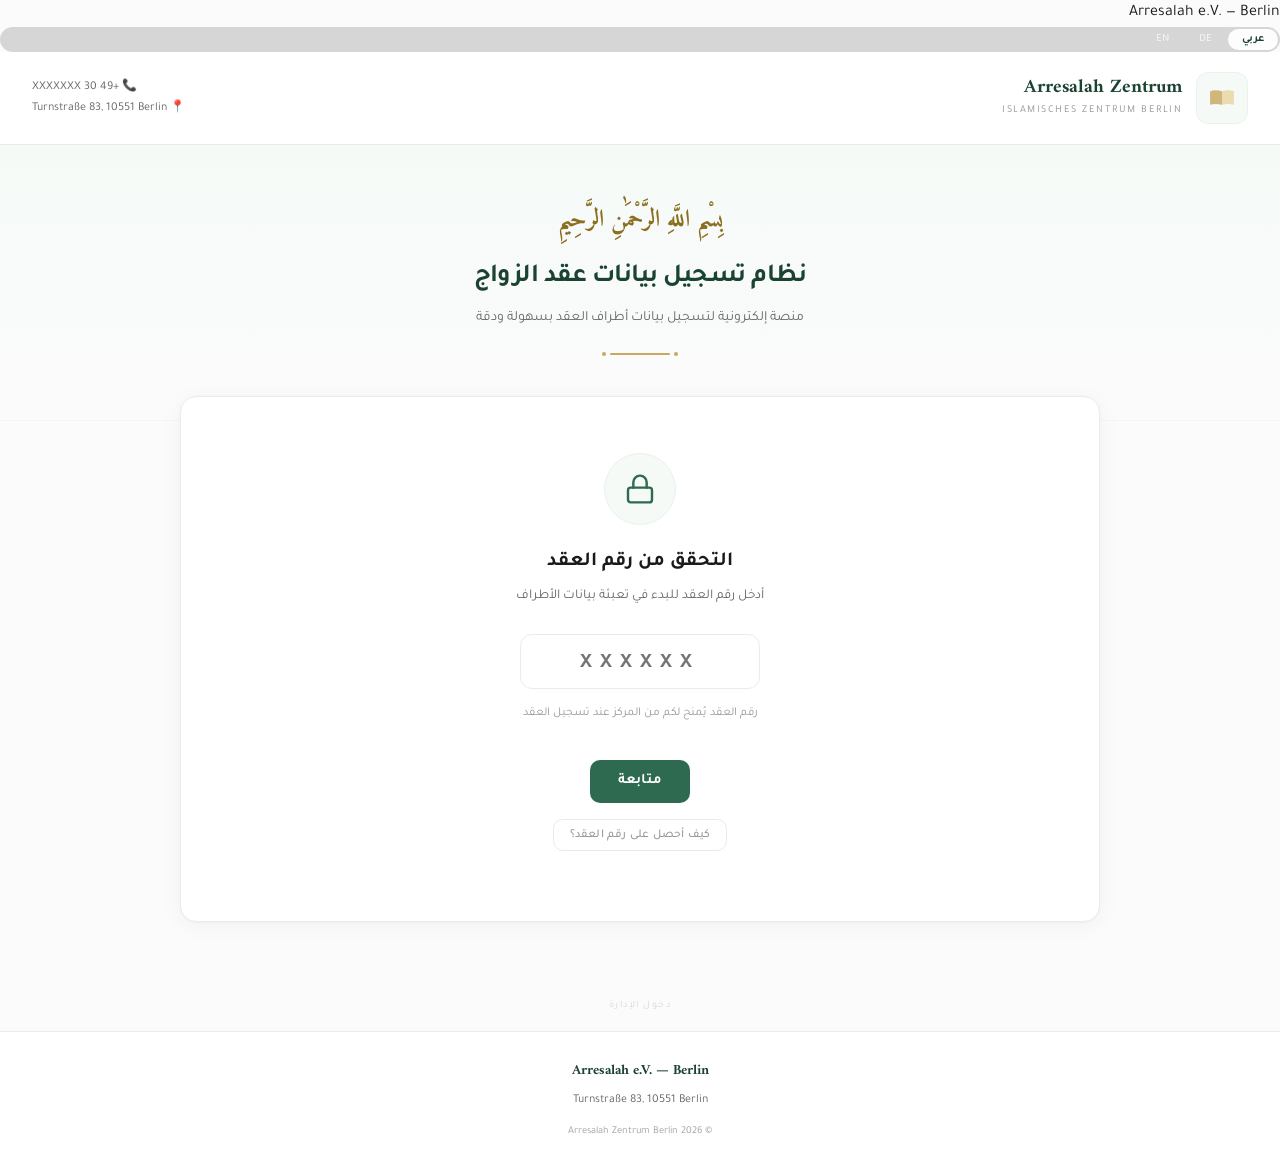
==== commit dafe0beb: "Fix typo in topbar class name in index.html" ====
--- a/public/index.html
+++ b/public/index.html
@@ -11,7 +11,7 @@
 </head>
 <body>
 
-<div class="topbar">
+<div class="topbaةلللr">
   <div>Arresalah e.V. — Berlin</div>
   <div class="lang-switcher">
     <button class="lang-btn active" data-lang="ar" onclick="setLanguage('ar')">عربي</button>
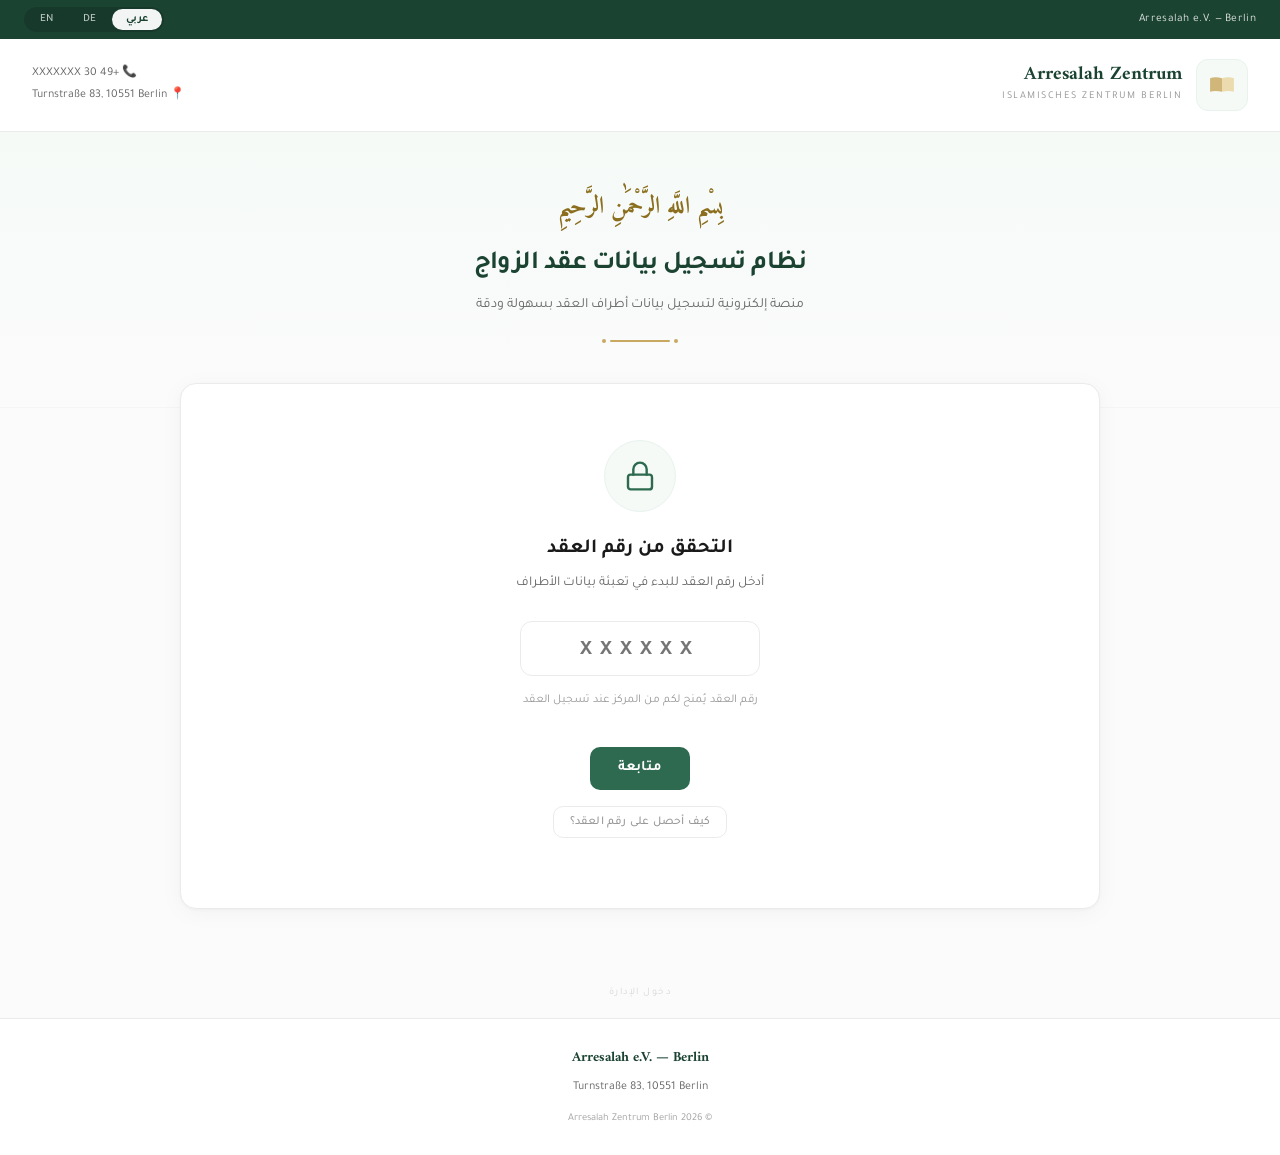
==== commit 087adac3: "Fix typo in topbar class name" ====
--- a/public/index.html
+++ b/public/index.html
@@ -11,7 +11,7 @@
 </head>
 <body>
 
-<div class="topbaةلللr">
+<div class="topbar">
   <div>Arresalah e.V. — Berlin</div>
   <div class="lang-switcher">
     <button class="lang-btn active" data-lang="ar" onclick="setLanguage('ar')">عربي</button>
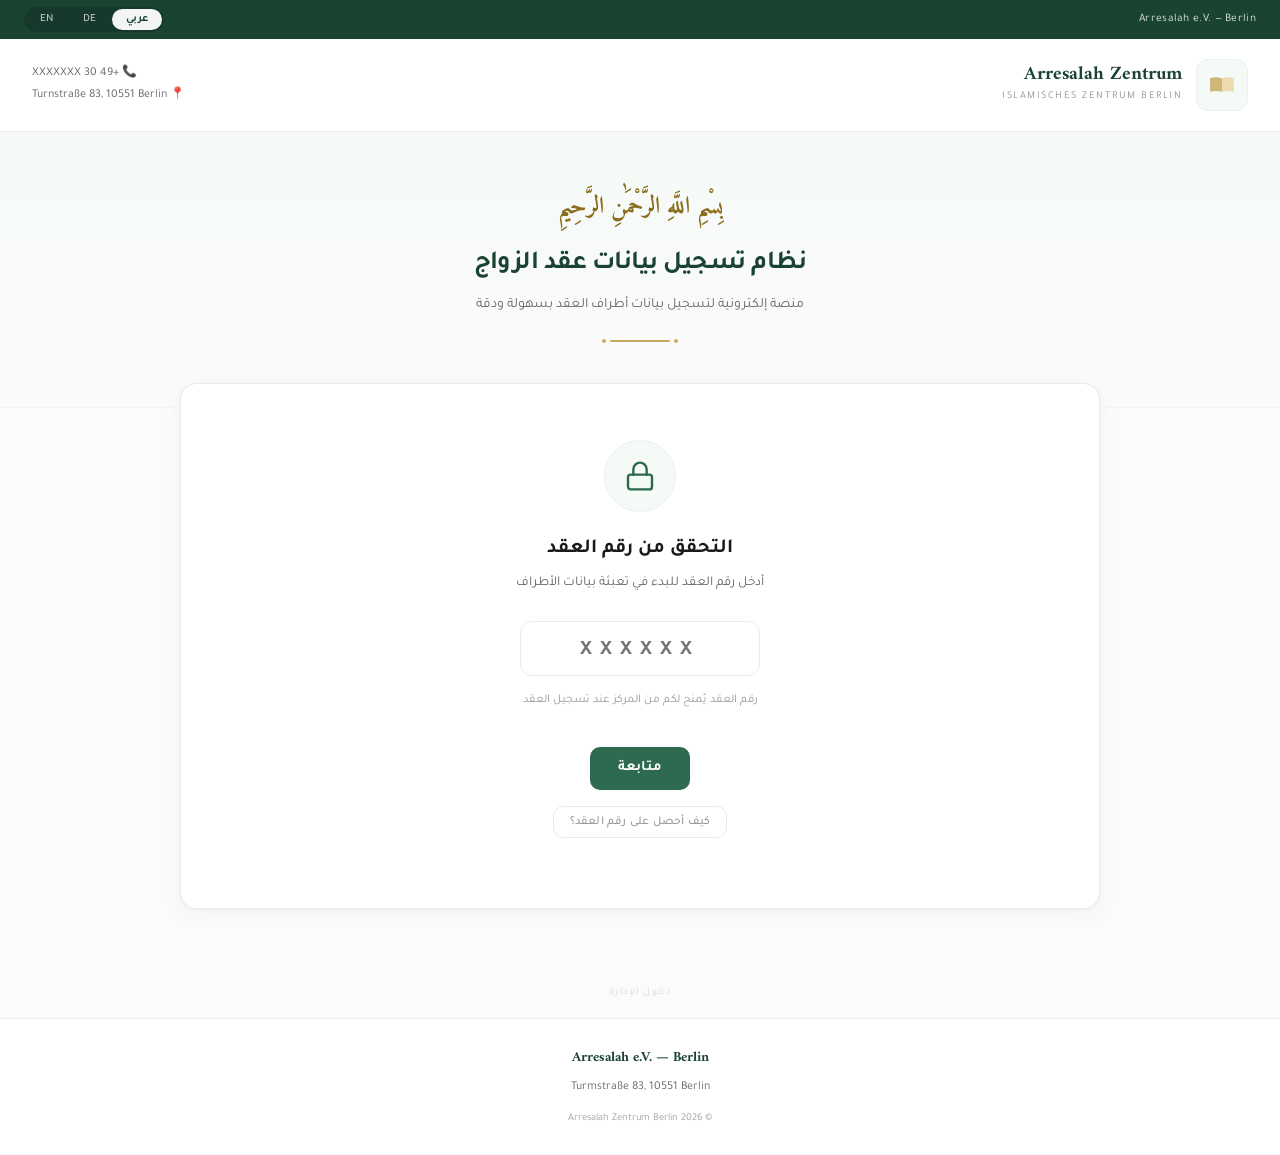
==== commit 4ab605a8: "Update index.html" ====
--- a/public/index.html
+++ b/public/index.html
@@ -3,11 +3,14 @@
 <head>
 <meta charset="UTF-8">
 <meta name="viewport" content="width=device-width, initial-scale=1.0">
+<meta http-equiv="Cache-Control" content="no-cache, no-store, must-revalidate">
+<meta http-equiv="Pragma" content="no-cache">
+<meta http-equiv="Expires" content="0">
 <title>Arresalah Zentrum Berlin - نظام تسجيل العقد</title>
 <link rel="preconnect" href="https://fonts.googleapis.com">
 <link rel="preconnect" href="https://fonts.gstatic.com" crossorigin>
 <link href="https://fonts.googleapis.com/css2?family=Tajawal:wght@400;500;700;900&family=Amiri:wght@700&display=swap" rel="stylesheet">
-<link rel="stylesheet" href="./css/style.css">
+<link rel="stylesheet" href="./css/style.css?v=4">
 </head>
 <body>
 
@@ -51,7 +54,6 @@
 
 <main class="container">
 
-  <!-- شاشة التحقق -->
   <section id="verifyScreen">
     <div class="verify-icon">
       <svg viewBox="0 0 24 24" fill="none" stroke="currentColor" stroke-width="1.8" stroke-linecap="round" stroke-linejoin="round">
@@ -78,7 +80,6 @@
     </button>
   </section>
 
-  <!-- شاشة اختيار الأطراف -->
   <section id="roleScreen" class="hidden">
     <div class="progress-section">
       <div class="progress-circle" id="progressCircleRole">
@@ -96,7 +97,6 @@
     <div class="party-tabs" id="rolePicker"></div>
 
     <div id="sendArea" class="hidden send-area">
-      <!-- تاريخ العقد -->
       <div class="contract-date-block">
         <h4 data-i18n="contractDateTitle">تاريخ العقد</h4>
         <div class="date-selects">
@@ -113,25 +113,22 @@
     </div>
   </section>
 
-  <!-- شاشة الإدخال -->
   <section id="inputScreen" class="hidden">
     <div id="partyFormWrap"></div>
   </section>
 
 </main>
 
-<!-- رابط دخول الإدارة - شبه مخفي -->
 <div class="admin-access">
   <a href="./admin.html" class="admin-access-link" data-i18n="adminAccess">دخول الإدارة</a>
 </div>
 
 <footer>
   <div class="footer-title">Arresalah e.V. — Berlin</div>
-  <div>Turnstraße 83, 10551 Berlin</div>
+  <div>Turmstraße 83, 10551 Berlin</div>
   <div class="footer-copy">© 2026 Arresalah Zentrum Berlin</div>
 </footer>
 
-<!-- Help Modal -->
 <div id="helpModal" class="modal-overlay hidden">
   <div class="modal">
     <h3 data-i18n="helpTitle">كيف أحصل على رقم العقد؟</h3>
@@ -149,7 +146,7 @@
 
 <div id="toastContainer"></div>
 
-<script src="./js/i18n.js"></script>
-<script src="./js/app.js"></script>
+<script src="./js/i18n.js?v=4"></script>
+<script src="./js/app.js?v=4"></script>
 </body>
 </html>
--- a/public/css/style.css
+++ b/public/css/style.css
@@ -1,5 +1,5 @@
 /* ============================================================
-   Marriage Contract System V2 - Modern Design
+   Marriage Contract System V3 - Modern Design
    Arresalah Zentrum Berlin
 ============================================================ */
 
@@ -11,13 +11,13 @@
   --green-light: #74c69d;
   --green-pale: #e8f3ed;
   --green-ultra: #f5faf7;
-  
+
   /* Gold - softer */
   --gold: #c9a961;
   --gold-dark: #8b6f1e;
   --gold-light: #e9d5a1;
   --gold-pale: #fdf9ef;
-  
+
   /* Neutrals */
   --text: #1a1a1a;
   --text-mid: #666;
@@ -26,7 +26,7 @@
   --border-light: #f5f5f5;
   --bg: #fbfbfb;
   --white: #ffffff;
-  
+
   /* Status */
   --red: #c0392b;
   --red-pale: #fdf2f0;
@@ -44,7 +44,7 @@
 }
 
 /* ============================================================
-   الشريط العلوي
+   Topbar
 ============================================================ */
 .topbar {
   background: var(--green-dark);
@@ -88,7 +88,7 @@
 }
 
 /* ============================================================
-   الهيدر
+   Header
 ============================================================ */
 .site-header {
   background: var(--white);
@@ -118,10 +118,7 @@
   border: 1px solid var(--green-pale);
 }
 
-.brand-logo svg {
-  width: 34px;
-  height: 34px;
-}
+.brand-logo svg { width: 34px; height: 34px; }
 
 .brand-text h1 {
   font-family: 'Amiri', serif;
@@ -152,7 +149,7 @@
 }
 
 /* ============================================================
-   الهيرو
+   Hero
 ============================================================ */
 .hero {
   background: linear-gradient(180deg, var(--green-ultra) 0%, var(--bg) 100%);
@@ -215,7 +212,7 @@
 .hero-ornament::after { right: -8px; }
 
 /* ============================================================
-   البطاقة الرئيسية
+   Container
 ============================================================ */
 .container {
   max-width: 920px;
@@ -230,7 +227,7 @@
 }
 
 /* ============================================================
-   شاشة التحقق
+   Verify Screen
 ============================================================ */
 #verifyScreen {
   text-align: center;
@@ -250,10 +247,7 @@
   border: 1px solid var(--green-pale);
 }
 
-.verify-icon svg {
-  width: 32px;
-  height: 32px;
-}
+.verify-icon svg { width: 32px; height: 32px; }
 
 #verifyScreen h2 {
   color: var(--text);
@@ -301,7 +295,7 @@
 }
 
 /* ============================================================
-   الأزرار
+   Buttons
 ============================================================ */
 .btn {
   display: inline-flex;
@@ -386,7 +380,7 @@
 }
 
 /* ============================================================
-   تبويبات الأطراف
+   Party Tabs
 ============================================================ */
 .party-tabs {
   display: grid;
@@ -458,7 +452,7 @@
 }
 
 /* ============================================================
-   دائرة التقدم
+   Progress
 ============================================================ */
 .progress-section {
   display: flex;
@@ -512,7 +506,7 @@
 }
 
 /* ============================================================
-   عناوين الشاشات
+   Screen Titles
 ============================================================ */
 .screen-title {
   text-align: center;
@@ -530,7 +524,7 @@
 }
 
 /* ============================================================
-   النموذج
+   Form
 ============================================================ */
 .form-grid {
   display: grid;
@@ -600,18 +594,14 @@
   box-shadow: 0 0 0 3px rgba(192,57,43,0.1);
 }
 
-.field input.error:focus,
-.field select.error:focus,
-.field textarea.error:focus {
-  box-shadow: 0 0 0 3px rgba(192,57,43,0.15);
-}
-
 .field textarea {
   resize: vertical;
   min-height: 76px;
 }
 
-/* ============ قوائم التاريخ ============ */
+/* ============================================================
+   Date Selects
+============================================================ */
 .date-selects {
   display: grid;
   grid-template-columns: 1fr 1.5fr 1.2fr;
@@ -632,7 +622,9 @@
   background-position: center;
 }
 
-/* ============ العنوان ============ */
+/* ============================================================
+   Address
+============================================================ */
 .address-sub {
   display: grid;
   grid-template-columns: 1fr 2fr;
@@ -647,7 +639,9 @@
   grid-column: 1 / -1;
 }
 
-/* ============ عناوين الأقسام ============ */
+/* ============================================================
+   Section Title
+============================================================ */
 .section-title {
   grid-column: 1 / -1;
   font-size: 13.5px;
@@ -670,7 +664,7 @@
 }
 
 /* ============================================================
-   الصناديق الخاصة (الولي / الشاهد)
+   Special Box (Wali / Witness)
 ============================================================ */
 .special-box {
   grid-column: 1 / -1;
@@ -718,7 +712,7 @@
 }
 
 /* ============================================================
-   المهر
+   Dowry Box
 ============================================================ */
 .dowry-box {
   grid-column: 1 / -1;
@@ -750,7 +744,7 @@
 .dowry-fields .field-full { grid-column: 1 / -1; }
 
 /* ============================================================
-   أزرار الحفظ
+   Save Button
 ============================================================ */
 .save-btn-wrap {
   text-align: center;
@@ -791,6 +785,12 @@
   transform: translateY(-1px);
 }
 
+.save-btn:disabled {
+  opacity: 0.6;
+  cursor: wait;
+  transform: none;
+}
+
 .save-hint {
   font-size: 12px;
   color: var(--text-light);
@@ -798,7 +798,7 @@
 }
 
 /* ============================================================
-   منطقة الإرسال + تاريخ العقد
+   Send Area
 ============================================================ */
 .send-area {
   text-align: center;
@@ -858,7 +858,7 @@
 }
 
 /* ============================================================
-   النجاح
+   Success
 ============================================================ */
 .success-box {
   text-align: center;
@@ -904,7 +904,7 @@
 }
 
 /* ============================================================
-   رابط دخول الإدارة - شبه مخفي
+   Admin Access Link
 ============================================================ */
 .admin-access {
   text-align: center;
@@ -987,6 +987,7 @@
   border-right: 3px solid var(--gold);
   pointer-events: auto;
   animation: toastIn 0.3s ease;
+  transition: opacity 0.3s ease;
 }
 
 .toast.error {
@@ -1070,6 +1071,134 @@
 }
 
 /* ============================================================
+   ✨ Blessing Overlay - رسالة إسلامية للزوجين
+============================================================ */
+.blessing-overlay {
+  position: fixed;
+  inset: 0;
+  background: rgba(27, 67, 50, 0.92);
+  backdrop-filter: blur(10px);
+  display: flex;
+  align-items: center;
+  justify-content: center;
+  z-index: 10000;
+  opacity: 0;
+  transition: opacity 0.5s ease;
+  padding: 20px;
+}
+
+.blessing-overlay.visible {
+  opacity: 1;
+}
+
+.blessing-overlay.fading {
+  opacity: 0;
+  transition: opacity 0.8s ease;
+}
+
+.blessing-content {
+  text-align: center;
+  max-width: 700px;
+  padding: 40px 30px;
+  animation: blessingFadeIn 0.8s ease;
+}
+
+@keyframes blessingFadeIn {
+  from {
+    opacity: 0;
+    transform: translateY(20px) scale(0.95);
+  }
+  to {
+    opacity: 1;
+    transform: translateY(0) scale(1);
+  }
+}
+
+.blessing-line-top,
+.blessing-line-bottom {
+  width: 100px;
+  height: 2px;
+  background: linear-gradient(90deg, transparent, var(--gold), transparent);
+  margin: 0 auto;
+}
+
+.blessing-line-top { margin-bottom: 30px; }
+.blessing-line-bottom { margin-top: 30px; }
+
+.blessing-arabic {
+  font-family: 'Amiri', serif;
+  font-size: 32px;
+  font-weight: 700;
+  color: var(--gold-light);
+  line-height: 2;
+  letter-spacing: 0.5px;
+  text-shadow: 0 2px 20px rgba(201, 169, 97, 0.3);
+  margin-bottom: 20px;
+}
+
+.blessing-label {
+  font-family: 'Amiri', serif;
+  font-size: 20px;
+  color: #fff;
+  margin-top: 20px;
+  opacity: 0.9;
+  font-weight: 700;
+}
+
+.blessing-check {
+  display: inline-flex;
+  align-items: center;
+  gap: 8px;
+  margin-top: 25px;
+  padding: 10px 24px;
+  background: rgba(255, 255, 255, 0.12);
+  border: 1px solid rgba(233, 213, 161, 0.4);
+  border-radius: 30px;
+  color: var(--gold-light);
+  font-size: 14px;
+  font-weight: 700;
+  letter-spacing: 0.5px;
+}
+
+.blessing-check svg {
+  width: 18px;
+  height: 18px;
+  color: #74c69d;
+  animation: checkPulse 1.5s ease infinite;
+}
+
+@keyframes checkPulse {
+  0%, 100% { transform: scale(1); }
+  50% { transform: scale(1.15); }
+}
+
+/* تحسين العرض على الجوال */
+@media (max-width: 640px) {
+  .blessing-content {
+    padding: 30px 20px;
+  }
+
+  .blessing-arabic {
+    font-size: 22px;
+    line-height: 1.9;
+  }
+
+  .blessing-label {
+    font-size: 16px;
+  }
+
+  .blessing-line-top,
+  .blessing-line-bottom {
+    width: 70px;
+  }
+
+  .blessing-check {
+    font-size: 12.5px;
+    padding: 8px 18px;
+  }
+}
+
+/* ============================================================
    Utility
 ============================================================ */
 .hidden { display: none !important; }
@@ -1084,16 +1213,16 @@
   .address-sub2 { grid-template-columns: 1fr; }
   .dowry-fields { grid-template-columns: 1fr; }
   .date-selects { grid-template-columns: 1fr 1fr 1fr; }
-  
+
   .site-header { padding: 16px 20px; }
   .brand-text h1 { font-size: 17px; }
   .brand-logo { width: 44px; height: 44px; }
   .brand-logo svg { width: 28px; height: 28px; }
-  
+
   .hero { padding: 40px 20px 50px; }
   .hero h2 { font-size: 21px; }
   .bismillah { font-size: 20px; }
-  
+
   .container { padding: 24px 20px; margin: -20px 12px 30px; border-radius: 12px; }
   .header-contact { font-size: 11px; }
 }
@@ -1103,3 +1232,180 @@
   .party-tab { font-size: 11.5px; padding: 12px 6px; }
   .party-tab .tab-icon { font-size: 18px; }
 }
+
+/* ============================================================
+   Photo Upload Section
+============================================================ */
+.photo-section {
+  grid-column: 1 / -1;
+  margin-top: 20px;
+}
+
+.photo-upload-wrap {
+  display: flex;
+  flex-direction: column;
+  align-items: center;
+  gap: 14px;
+  padding: 20px;
+  background: #fbfbfb;
+  border: 1.5px dashed #ebebeb;
+  border-radius: 12px;
+}
+
+.photo-preview {
+  width: 140px;
+  height: 180px;
+  border: 2px solid #ebebeb;
+  border-radius: 10px;
+  overflow: hidden;
+  background: #fff;
+  display: flex;
+  align-items: center;
+  justify-content: center;
+  position: relative;
+}
+
+.photo-preview img {
+  width: 100%;
+  height: 100%;
+  object-fit: cover;
+  display: block;
+}
+
+.photo-placeholder {
+  display: flex;
+  flex-direction: column;
+  align-items: center;
+  justify-content: center;
+  gap: 6px;
+  color: #bbb;
+  font-size: 12px;
+  padding: 20px;
+  text-align: center;
+}
+
+.photo-placeholder svg {
+  width: 40px;
+  height: 40px;
+  stroke: #ddd;
+}
+
+.photo-actions {
+  display: flex;
+  gap: 10px;
+  flex-wrap: wrap;
+  justify-content: center;
+}
+
+.btn-photo-upload,
+.btn-photo-remove {
+  display: inline-flex;
+  align-items: center;
+  gap: 6px;
+  padding: 10px 20px;
+  border: none;
+  border-radius: 8px;
+  font-family: inherit;
+  font-size: 13px;
+  font-weight: 700;
+  cursor: pointer;
+  transition: all 0.2s;
+}
+
+.btn-photo-upload {
+  background: #2d6a4f;
+  color: #fff;
+}
+
+.btn-photo-upload:hover {
+  background: #1b4332;
+  transform: translateY(-1px);
+  box-shadow: 0 4px 12px rgba(45,106,79,0.25);
+}
+
+.btn-photo-remove {
+  background: #fdf2f0;
+  color: #c0392b;
+  border: 1px solid #f5d5d0;
+}
+
+.btn-photo-remove:hover {
+  background: #f5d5d0;
+}
+
+.btn-photo-upload svg,
+.btn-photo-remove svg {
+  width: 16px;
+  height: 16px;
+}
+
+.photo-hint {
+  font-size: 11.5px;
+  color: #999;
+  text-align: center;
+}
+
+@media (max-width: 640px) {
+  .photo-preview {
+    width: 120px;
+    height: 155px;
+  }
+}
+
+/* ============================================================
+   🌙 الوضع الليلي (Dark Mode Styles) - محدث وشامل
+============================================================ */
+body.dark-mode {
+  background-color: #121212 !important;
+  color: #e0e0e0 !important;
+}
+
+body.dark-mode .card, 
+body.dark-mode .panel-wrap,
+body.dark-mode .tab-content,
+body.dark-mode .modal-content,
+body.dark-mode .modal,
+body.dark-mode .login-box,
+body.dark-mode .container,
+body.dark-mode .site-header,
+body.dark-mode footer {
+  background-color: #1e1e1e !important;
+  border-color: #333 !important;
+  color: #e0e0e0 !important;
+}
+
+body.dark-mode table th {
+  background-color: #2c2c2c !important;
+  color: #ffffff !important;
+  border-bottom: 1px solid #444 !important;
+}
+
+body.dark-mode table td {
+  border-bottom: 1px solid #333 !important;
+  color: #cccccc !important;
+}
+
+body.dark-mode input, 
+body.dark-mode select,
+body.dark-mode textarea {
+  background-color: #2c2c2c !important;
+  color: #ffffff !important;
+  border: 1px solid #555 !important;
+}
+
+body.dark-mode .admin-tabs {
+  background-color: #181818 !important;
+  border-bottom: 1px solid #333 !important;
+}
+
+body.dark-mode .admin-tab {
+  background-color: #1e1e1e !important;
+  color: #aaa !important;
+  border-bottom: 2px solid transparent;
+}
+
+body.dark-mode .admin-tab.active {
+  color: #2ecc71 !important;
+  border-bottom: 2px solid #2ecc71 !important;
+  background-color: #252525 !important;
+}
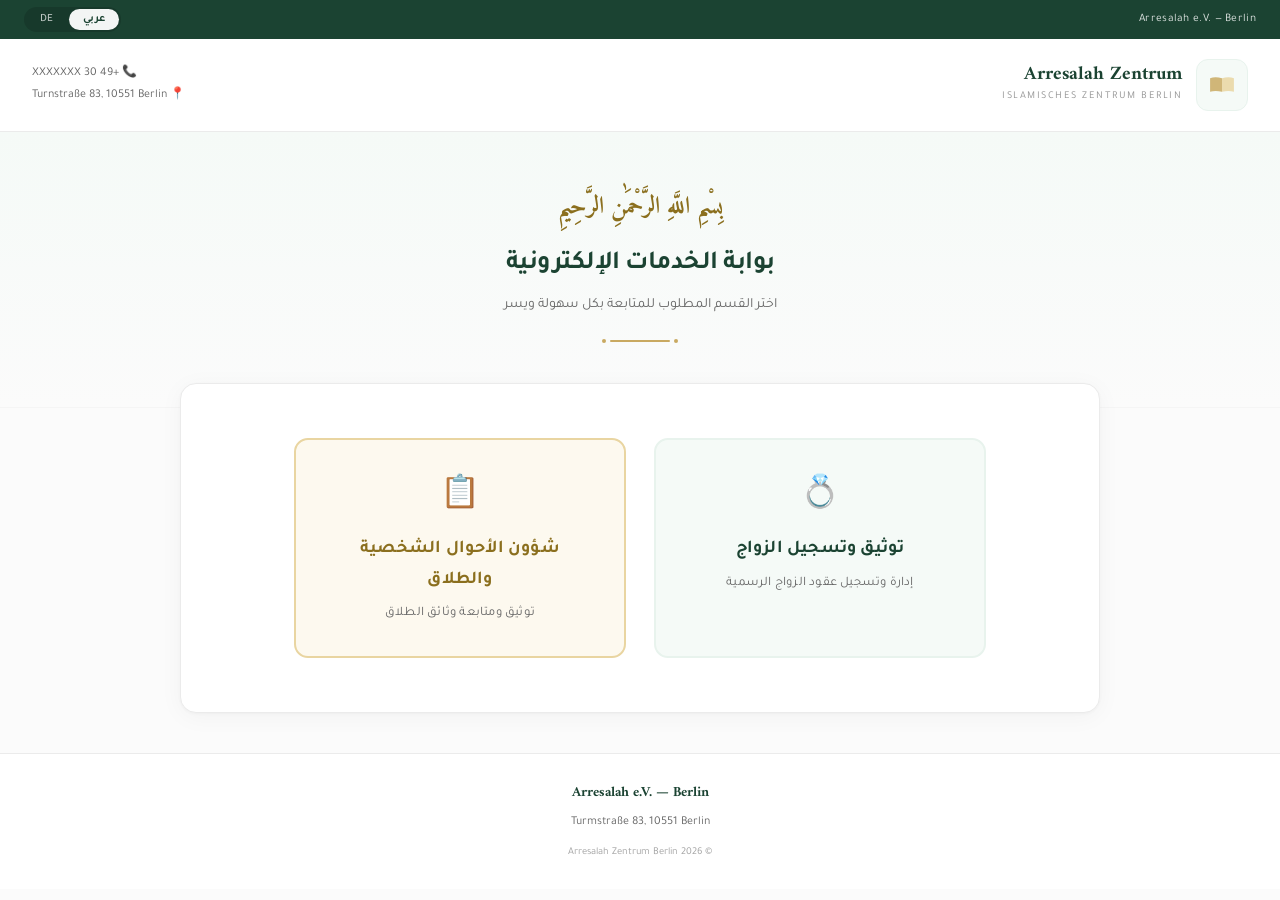
==== commit 6b656842: "Revise index.html for updated service information Updated the title and content of the index.html fi" ====
--- a/public/index.html
+++ b/public/index.html
@@ -4,22 +4,19 @@
 <meta charset="UTF-8">
 <meta name="viewport" content="width=device-width, initial-scale=1.0">
 <meta http-equiv="Cache-Control" content="no-cache, no-store, must-revalidate">
-<meta http-equiv="Pragma" content="no-cache">
-<meta http-equiv="Expires" content="0">
-<title>Arresalah Zentrum Berlin - نظام تسجيل العقد</title>
+<title>Arresalah Zentrum Berlin - بوابة الخدمات</title>
 <link rel="preconnect" href="https://fonts.googleapis.com">
 <link rel="preconnect" href="https://fonts.gstatic.com" crossorigin>
 <link href="https://fonts.googleapis.com/css2?family=Tajawal:wght@400;500;700;900&family=Amiri:wght@700&display=swap" rel="stylesheet">
-<link rel="stylesheet" href="./css/style.css?v=4">
+<link rel="stylesheet" href="./css/style.css">
 </head>
 <body>
 
 <div class="topbar">
   <div>Arresalah e.V. — Berlin</div>
   <div class="lang-switcher">
-    <button class="lang-btn active" data-lang="ar" onclick="setLanguage('ar')">عربي</button>
-    <button class="lang-btn" data-lang="de" onclick="setLanguage('de')">DE</button>
-    <button class="lang-btn" data-lang="en" onclick="setLanguage('en')">EN</button>
+    <button class="lang-btn active" data-lang="ar">عربي</button>
+    <button class="lang-btn" data-lang="de">DE</button>
   </div>
 </div>
 
@@ -33,8 +30,8 @@
       </svg>
     </div>
     <div class="brand-text">
-      <h1 data-i18n="brandName">Arresalah Zentrum</h1>
-      <p data-i18n="brandSub">Islamisches Zentrum Berlin</p>
+      <h1>Arresalah Zentrum</h1>
+      <p>Islamisches Zentrum Berlin</p>
     </div>
   </div>
   <div class="header-contact">
@@ -45,83 +42,34 @@
 
 <section class="hero">
   <div class="hero-content">
-    <div class="bismillah" data-i18n="bismillah">بِسْمِ اللَّهِ الرَّحْمَٰنِ الرَّحِيمِ</div>
-    <h2 data-i18n="heroTitle">نظام تسجيل بيانات عقد الزواج</h2>
-    <p data-i18n="heroSub">منصة إلكترونية لتسجيل بيانات أطراف العقد بسهولة ودقة</p>
+    <div class="bismillah">بِسْمِ اللَّهِ الرَّحْمَٰنِ الرَّحِيمِ</div>
+    <h2>بوابة الخدمات الإلكترونية</h2>
+    <p>اختر القسم المطلوب للمتابعة بكل سهولة ويسر</p>
     <div class="hero-ornament"></div>
   </div>
 </section>
 
-<main class="container">
+<main class="container" style="text-align: center; padding: 50px 20px;">
+  
+  <div style="display: grid; grid-template-columns: repeat(auto-fit, minmax(280px, 1fr)); gap: 20px; max-width: 700px; margin: 0 auto;">
+    
+    <!-- خيار عقود الزواج -->
+    <a href="./marriage.html" class="btn" style="display: block; padding: 30px; background: var(--green-ultra); border: 2px solid var(--green-pale); border-radius: 14px; text-decoration: none; color: var(--green-dark);">
+      <span style="font-size: 32px; display: block; margin-bottom: 10px;">💍</span>
+      <strong style="font-size: 18px; display: block; margin-bottom: 6px;">توثيق وتسجيل الزواج</strong>
+      <span style="font-size: 13px; color: var(--text-mid); font-weight: normal;">إدارة وتسجيل عقود الزواج الرسمية</span>
+    </a>
 
-  <section id="verifyScreen">
-    <div class="verify-icon">
-      <svg viewBox="0 0 24 24" fill="none" stroke="currentColor" stroke-width="1.8" stroke-linecap="round" stroke-linejoin="round">
-        <rect x="3" y="11" width="18" height="11" rx="2" ry="2"></rect>
-        <path d="M7 11V7a5 5 0 0 1 10 0v4"></path>
-      </svg>
-    </div>
-    <h2 data-i18n="verifyTitle">التحقق من رقم العقد</h2>
-    <p class="subtitle" data-i18n="verifySub">أدخل رقم العقد للبدء في تعبئة بيانات الأطراف</p>
+    <!-- خيار عقود الطلاق والأحوال الشخصية -->
+    <a href="./divorce-admin.html" class="btn" style="display: block; padding: 30px; background: var(--gold-pale); border: 2px solid var(--gold-light); border-radius: 14px; text-decoration: none; color: var(--gold-dark);">
+      <span style="font-size: 32px; display: block; margin-bottom: 10px;">📋</span>
+      <strong style="font-size: 18px; display: block; margin-bottom: 6px;">شؤون الأحوال الشخصية والطلاق</strong>
+      <span style="font-size: 13px; color: var(--text-mid); font-weight: normal;">توثيق ومتابعة وثائق الطلاق</span>
+    </a>
 
-    <input type="text" id="contractCodeInput" placeholder="XXXXXX" maxlength="6"
-           inputmode="text" autocomplete="off" autocapitalize="characters"
-           spellcheck="false">
-
-    <p class="helper-text">
-      <span data-i18n="helperText">رقم العقد يُمنح لكم من المركز عند تسجيل العقد</span>
-    </p>
-
-    <br>
-    <button class="btn btn-primary" id="verifyBtn" data-i18n="verifyBtn">متابعة</button>
-    <br>
-    <button class="btn btn-help" id="helpBtn">
-      <span data-i18n="helpBtn">كيف أحصل على رقم العقد؟</span>
-    </button>
-  </section>
-
-  <section id="roleScreen" class="hidden">
-    <div class="progress-section">
-      <div class="progress-circle" id="progressCircleRole">
-        <span id="progressTextRole">0%</span>
-      </div>
-      <div class="progress-text">
-        <h4 data-i18n="progressTitle">اكتمال بيانات العقد</h4>
-        <p id="progressSubtextRole">0 / 5</p>
-      </div>
-    </div>
-
-    <h2 class="screen-title" data-i18n="chooseRole">اختر الطرف لتعبئة بياناته</h2>
-    <p class="screen-subtitle" data-i18n="chooseRoleSub">اضغط على أي طرف لبدء التعبئة</p>
-
-    <div class="party-tabs" id="rolePicker"></div>
-
-    <div id="sendArea" class="hidden send-area">
-      <div class="contract-date-block">
-        <h4 data-i18n="contractDateTitle">تاريخ العقد</h4>
-        <div class="date-selects">
-          <select id="contractDay"></select>
-          <select id="contractMonth"></select>
-          <select id="contractYear"></select>
-        </div>
-      </div>
-
-      <p class="send-msg" data-i18n="allComplete">✓ اكتملت بيانات جميع الأطراف</p>
-      <button class="btn btn-gold send-btn" id="submitAllBtn">
-        <span data-i18n="sendContract">إرسال العقد إلى المركز</span>
-      </button>
-    </div>
-  </section>
-
-  <section id="inputScreen" class="hidden">
-    <div id="partyFormWrap"></div>
-  </section>
+  </div>
 
 </main>
-
-<div class="admin-access">
-  <a href="./admin.html" class="admin-access-link" data-i18n="adminAccess">دخول الإدارة</a>
-</div>
 
 <footer>
   <div class="footer-title">Arresalah e.V. — Berlin</div>
@@ -129,24 +77,5 @@
   <div class="footer-copy">© 2026 Arresalah Zentrum Berlin</div>
 </footer>
 
-<div id="helpModal" class="modal-overlay hidden">
-  <div class="modal">
-    <h3 data-i18n="helpTitle">كيف أحصل على رقم العقد؟</h3>
-    <div class="help-list">
-      <div class="contact-line">📞 <span data-i18n="helpPhone">اتصل بالمركز: +49 30 XXXXXXX</span></div>
-      <div class="contact-line">💬 <span data-i18n="helpWhats">أو راسلنا عبر واتساب</span></div>
-      <div class="contact-line">✉️ <span data-i18n="helpEmail">أو راسلنا على البريد الإلكتروني</span></div>
-      <div class="help-note">
-        <span data-i18n="helpNote">رقم العقد مكوّن من 6 أحرف/أرقام إنجليزية، مثال: A7K9P2</span>
-      </div>
-    </div>
-    <button class="btn btn-gray" onclick="closeHelpModal()" data-i18n="close">إغلاق</button>
-  </div>
-</div>
-
-<div id="toastContainer"></div>
-
-<script src="./js/i18n.js?v=4"></script>
-<script src="./js/app.js?v=4"></script>
 </body>
 </html>
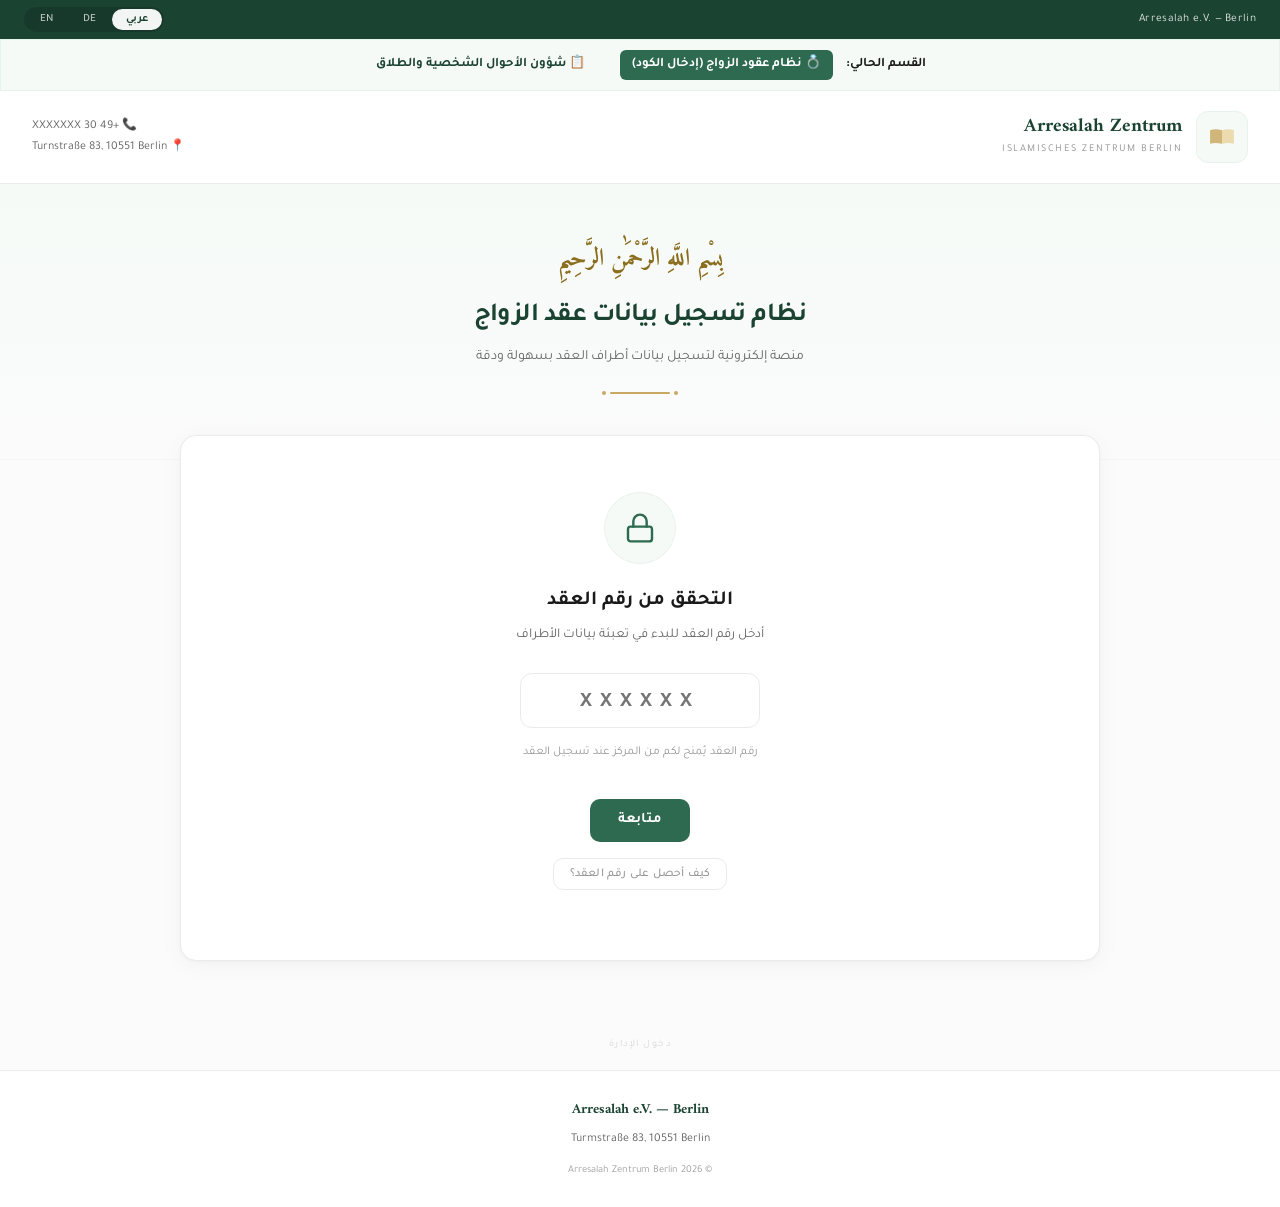
==== commit 3f3224b4: "Enhance index.html with new features and styles Updated the index.html file to include new metadata," ====
--- a/public/index.html
+++ b/public/index.html
@@ -4,20 +4,57 @@
 <meta charset="UTF-8">
 <meta name="viewport" content="width=device-width, initial-scale=1.0">
 <meta http-equiv="Cache-Control" content="no-cache, no-store, must-revalidate">
-<title>Arresalah Zentrum Berlin - بوابة الخدمات</title>
+<meta http-equiv="Pragma" content="no-cache">
+<meta http-equiv="Expires" content="0">
+<title>Arresalah Zentrum Berlin - نظام تسجيل العقد</title>
 <link rel="preconnect" href="https://fonts.googleapis.com">
 <link rel="preconnect" href="https://fonts.gstatic.com" crossorigin>
 <link href="https://fonts.googleapis.com/css2?family=Tajawal:wght@400;500;700;900&family=Amiri:wght@700&display=swap" rel="stylesheet">
-<link rel="stylesheet" href="./css/style.css">
+<link rel="stylesheet" href="./css/style.css?v=4">
+<style>
+  /* زر تنقل بسيط وراقي للطلاق دون التأثير على وظائف الزواج الأصلية */
+  .system-switcher {
+    text-align: center;
+    background: var(--green-ultra, #f5faf7);
+    border: 1px solid var(--green-pale, #e8f3ed);
+    padding: 10px;
+    font-size: 13px;
+    font-weight: 600;
+  }
+  .system-switcher a {
+    color: var(--green-dark, #1b4332);
+    text-decoration: none;
+    margin: 0 10px;
+    padding: 4px 12px;
+    border-radius: 6px;
+    display: inline-block;
+    transition: all 0.2s;
+  }
+  .system-switcher a.active {
+    background: var(--green, #2d6a4f);
+    color: #fff;
+  }
+  .system-switcher a:hover {
+    background: var(--green-pale, #e8f3ed);
+  }
+</style>
 </head>
 <body>
 
 <div class="topbar">
   <div>Arresalah e.V. — Berlin</div>
   <div class="lang-switcher">
-    <button class="lang-btn active" data-lang="ar">عربي</button>
-    <button class="lang-btn" data-lang="de">DE</button>
+    <button class="lang-btn active" data-lang="ar" onclick="setLanguage('ar')">عربي</button>
+    <button class="lang-btn" data-lang="de" onclick="setLanguage('de')">DE</button>
+    <button class="lang-btn" data-lang="en" onclick="setLanguage('en')">EN</button>
   </div>
+</div>
+
+<!-- شريط التنقل الهادئ بين الزواج والطلاق -->
+<div class="system-switcher">
+  <span>القسم الحالي:</span>
+  <a href="./index.html" class="active">💍 نظام عقود الزواج (إدخال الكود)</a>
+  <a href="./divorce-admin.html">📋 شؤون الأحوال الشخصية والطلاق</a>
 </div>
 
 <header class="site-header">
@@ -30,8 +67,8 @@
       </svg>
     </div>
     <div class="brand-text">
-      <h1>Arresalah Zentrum</h1>
-      <p>Islamisches Zentrum Berlin</p>
+      <h1 data-i18n="brandName">Arresalah Zentrum</h1>
+      <p data-i18n="brandSub">Islamisches Zentrum Berlin</p>
     </div>
   </div>
   <div class="header-contact">
@@ -42,34 +79,86 @@
 
 <section class="hero">
   <div class="hero-content">
-    <div class="bismillah">بِسْمِ اللَّهِ الرَّحْمَٰنِ الرَّحِيمِ</div>
-    <h2>بوابة الخدمات الإلكترونية</h2>
-    <p>اختر القسم المطلوب للمتابعة بكل سهولة ويسر</p>
+    <div class="bismillah" data-i18n="bismillah">بِسْمِ اللَّهِ الرَّحْمَٰنِ الرَّحِيمِ</div>
+    <h2 data-i18n="heroTitle">نظام تسجيل بيانات عقد الزواج</h2>
+    <p data-i18n="heroSub">منصة إلكترونية لتسجيل بيانات أطراف العقد بسهولة ودقة</p>
     <div class="hero-ornament"></div>
   </div>
 </section>
 
-<main class="container" style="text-align: center; padding: 50px 20px;">
-  
-  <div style="display: grid; grid-template-columns: repeat(auto-fit, minmax(280px, 1fr)); gap: 20px; max-width: 700px; margin: 0 auto;">
-    
-    <!-- خيار عقود الزواج -->
-    <a href="./marriage.html" class="btn" style="display: block; padding: 30px; background: var(--green-ultra); border: 2px solid var(--green-pale); border-radius: 14px; text-decoration: none; color: var(--green-dark);">
-      <span style="font-size: 32px; display: block; margin-bottom: 10px;">💍</span>
-      <strong style="font-size: 18px; display: block; margin-bottom: 6px;">توثيق وتسجيل الزواج</strong>
-      <span style="font-size: 13px; color: var(--text-mid); font-weight: normal;">إدارة وتسجيل عقود الزواج الرسمية</span>
-    </a>
+<main class="container">
 
-    <!-- خيار عقود الطلاق والأحوال الشخصية -->
-    <a href="./divorce-admin.html" class="btn" style="display: block; padding: 30px; background: var(--gold-pale); border: 2px solid var(--gold-light); border-radius: 14px; text-decoration: none; color: var(--gold-dark);">
-      <span style="font-size: 32px; display: block; margin-bottom: 10px;">📋</span>
-      <strong style="font-size: 18px; display: block; margin-bottom: 6px;">شؤون الأحوال الشخصية والطلاق</strong>
-      <span style="font-size: 13px; color: var(--text-mid); font-weight: normal;">توثيق ومتابعة وثائق الطلاق</span>
-    </a>
+  <!-- شاشة التحقق من كود العقد (الأساسية للزواج)[span_3](start_span)[span_3](end_span) -->
+  <section id="verifyScreen">
+    <div class="verify-icon">
+      <svg viewBox="0 0 24 24" fill="none" stroke="currentColor" stroke-width="1.8" stroke-linecap="round" stroke-linejoin="round">
+        <rect x="3" y="11" width="18" height="11" rx="2" ry="2"></rect>
+        <path d="M7 11V7a5 5 0 0 1 10 0v4"></path>
+      </svg>
+    </div>
+    <h2 data-i18n="verifyTitle">التحقق من رقم العقد</h2>
+    <p class="subtitle" data-i18n="verifySub">أدخل رقم العقد للبدء في تعبئة بيانات الأطراف</p>
 
-  </div>
+    <input type="text" id="contractCodeInput" placeholder="XXXXXX" maxlength="6"
+           inputmode="text" autocomplete="off" autocapitalize="characters"
+           spellcheck="false">
+
+    <p class="helper-text">
+      <span data-i18n="helperText">رقم العقد يُمنح لكم من المركز عند تسجيل العقد</span>
+    </p>
+
+    <br>
+    <button class="btn btn-primary" id="verifyBtn" data-i18n="verifyBtn">متابعة</button>
+    <br>
+    <button class="btn btn-help" id="helpBtn">
+      <span data-i18n="helpBtn">كيف أحصل على رقم العقد؟</span>
+    </button>
+  </section>
+
+  <!-- شاشة اختيار الأطراف والتقدم[span_4](start_span)[span_4](end_span) -->
+  <section id="roleScreen" class="hidden">
+    <div class="progress-section">
+      <div class="progress-circle" id="progressCircleRole">
+        <span id="progressTextRole">0%</span>
+      </div>
+      <div class="progress-text">
+        <h4 data-i18n="progressTitle">اكتمال بيانات العقد</h4>
+        <p id="progressSubtextRole">0 / 5</p>
+      </div>
+    </div>
+
+    <h2 class="screen-title" data-i18n="chooseRole">اختر الطرف لتعبئة بياناته</h2>
+    <p class="screen-subtitle" data-i18n="chooseRoleSub">اضغط على أي طرف لبدء التعبئة</p>
+
+    <div class="party-tabs" id="rolePicker"></div>
+
+    <div id="sendArea" class="hidden send-area">
+      <div class="contract-date-block">
+        <h4 data-i18n="contractDateTitle">تاريخ العقد</h4>
+        <div class="date-selects">
+          <select id="contractDay"></select>
+          <select id="contractMonth"></select>
+          <select id="contractYear"></select>
+        </div>
+      </div>
+
+      <p class="send-msg" data-i18n="allComplete">✓ اكتملت بيانات جميع الأطراف</p>
+      <button class="btn btn-gold send-btn" id="submitAllBtn">
+        <span data-i18n="sendContract">إرسال العقد إلى المركز</span>
+      </button>
+    </div>
+  </section>
+
+  <!-- شاشة إدخال بيانات الطرف[span_5](start_span)[span_5](end_span) -->
+  <section id="inputScreen" class="hidden">
+    <div id="partyFormWrap"></div>
+  </section>
 
 </main>
+
+<div class="admin-access">
+  <a href="./admin.html" class="admin-access-link" data-i18n="adminAccess">دخول الإدارة</a>
+</div>
 
 <footer>
   <div class="footer-title">Arresalah e.V. — Berlin</div>
@@ -77,5 +166,24 @@
   <div class="footer-copy">© 2026 Arresalah Zentrum Berlin</div>
 </footer>
 
+<div id="helpModal" class="modal-overlay hidden">
+  <div class="modal">
+    <h3 data-i18n="helpTitle">كيف أحصل على رقم العقد؟</h3>
+    <div class="help-list">
+      <div class="contact-line">📞 <span data-i18n="helpPhone">اتصل بالمركز: +49 30 XXXXXXX</span></div>
+      <div class="contact-line">💬 <span data-i18n="helpWhats">أو راسلنا عبر واتساب</span></div>
+      <div class="contact-line">✉️ <span data-i18n="helpEmail">أو راسلنا على البريد الإلكتروني</span></div>
+      <div class="help-note">
+        <span data-i18n="helpNote">رقم العقد مكوّن من 6 أحرف/أرقام إنجليزية، مثال: A7K9P2</span>
+      </div>
+    </div>
+    <button class="btn btn-gray" onclick="closeHelpModal()" data-i18n="close">إغلاق</button>
+  </div>
+</div>
+
+<div id="toastContainer"></div>
+
+<script src="./js/i18n.js?v=4"></script>
+<script src="./js/app.js?v=4"></script>
 </body>
 </html>
